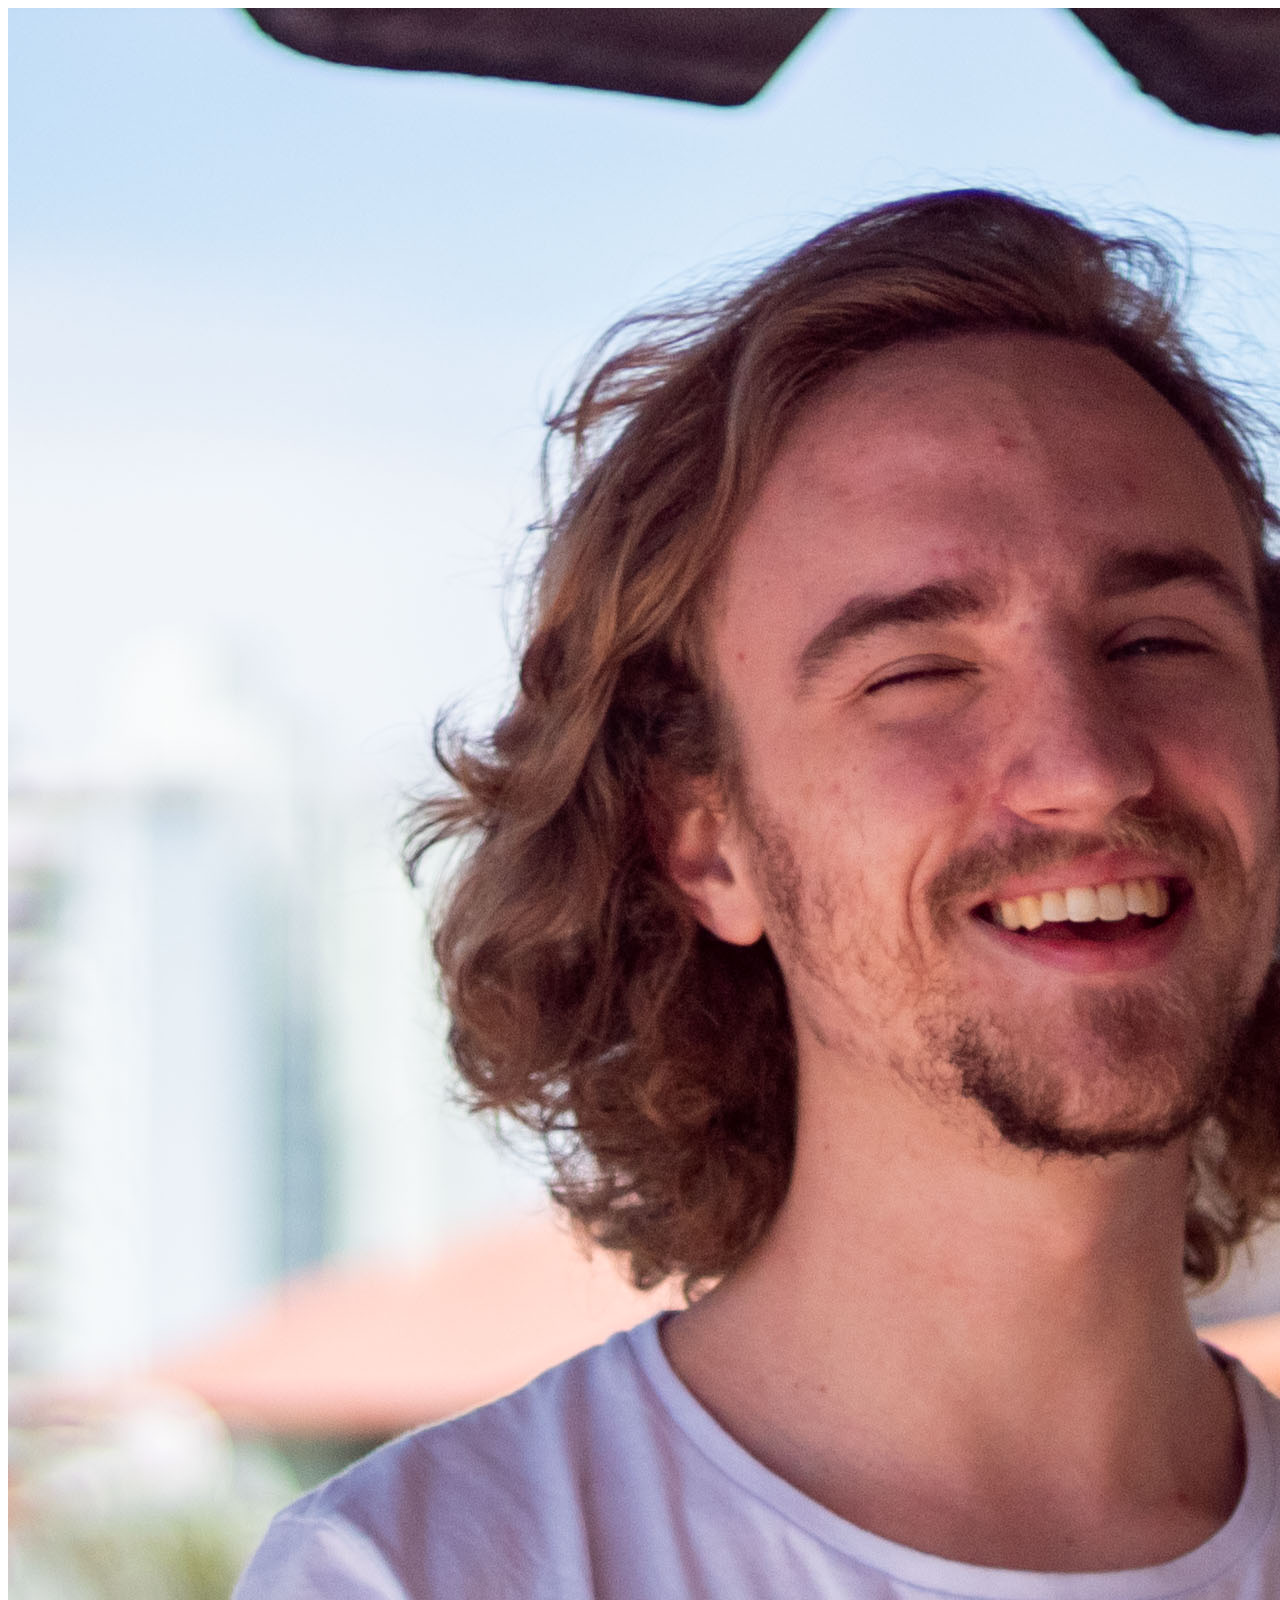
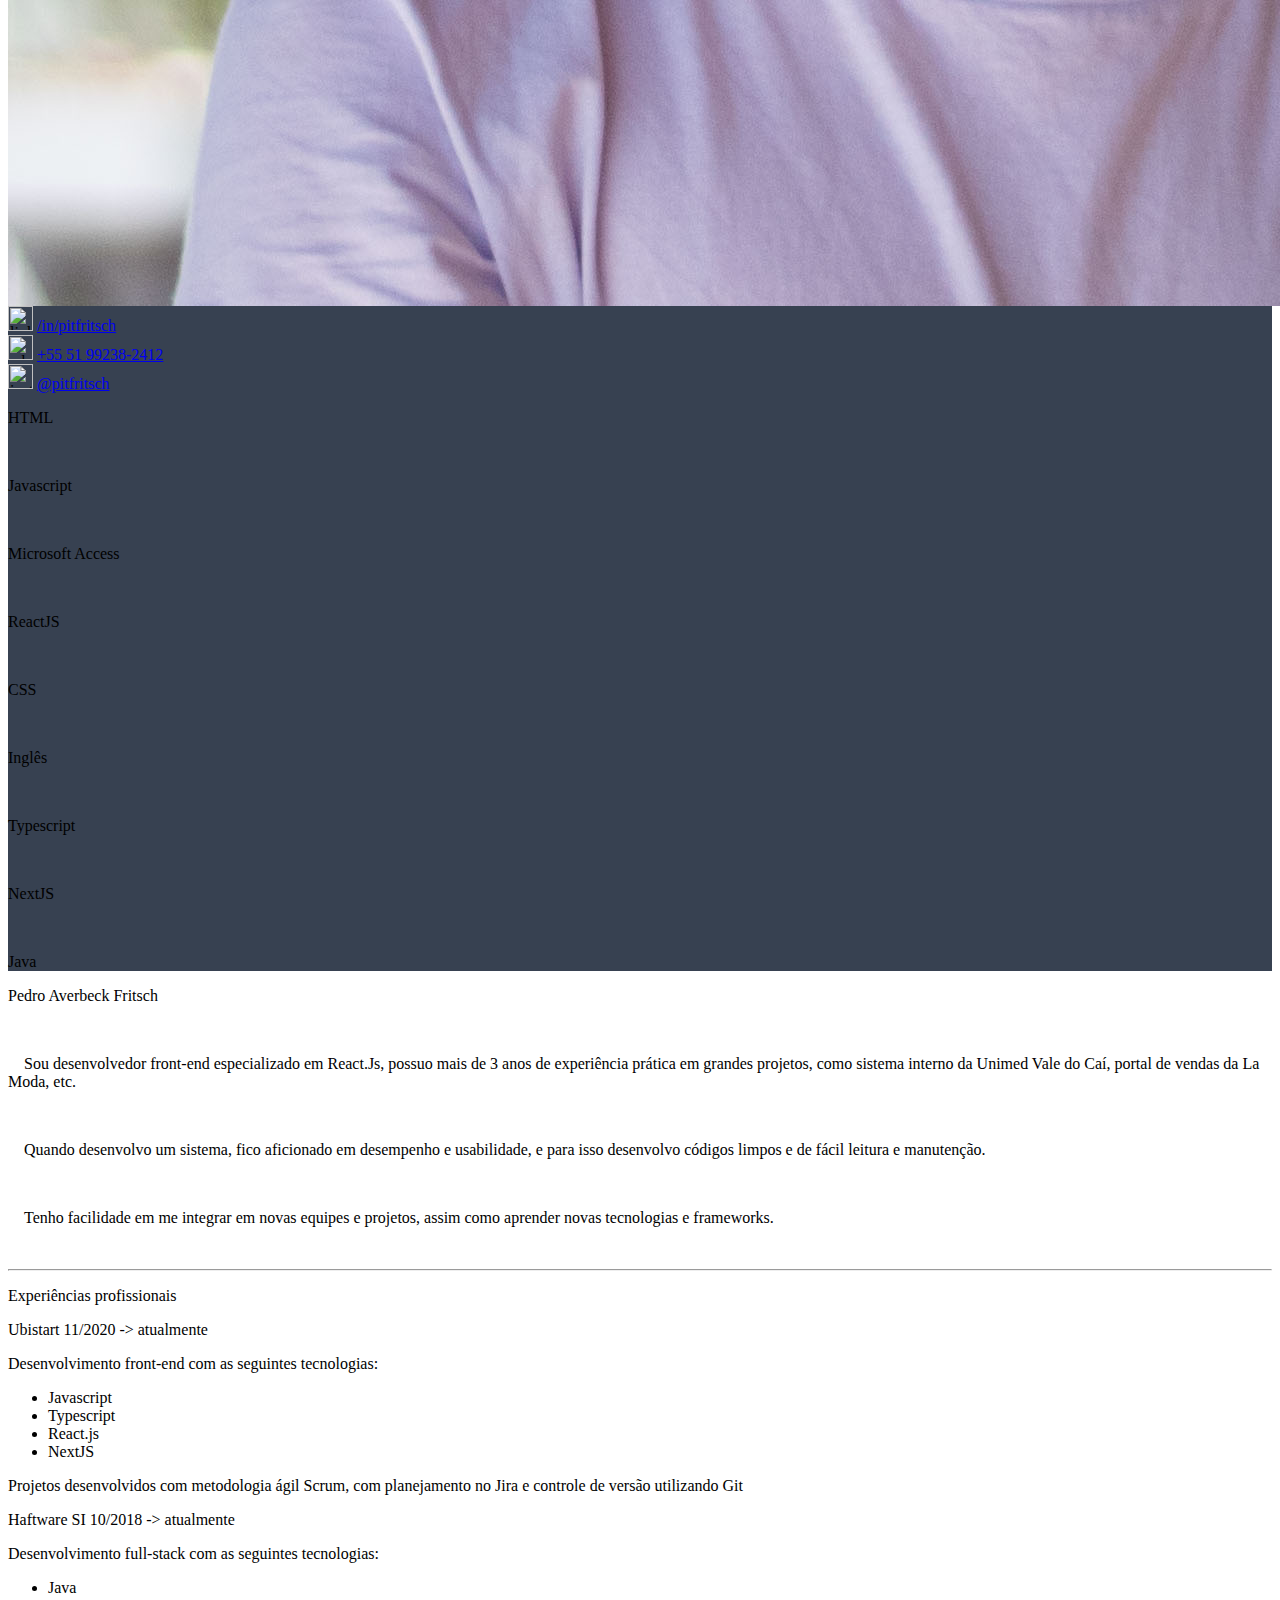
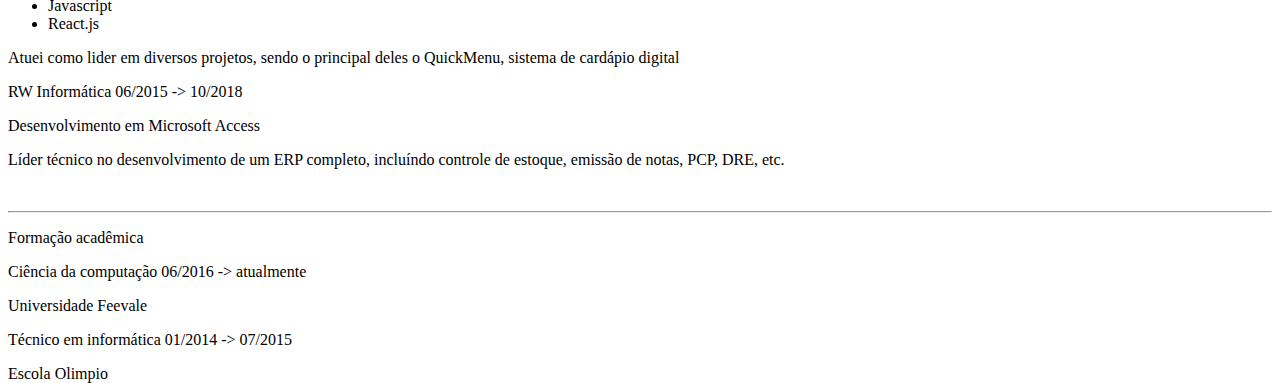
==== index.html @ 4b1902ea "first commit" ====
<html>
  <link href="https://unpkg.com/tailwindcss@^1.0/dist/tailwind.min.css" rel="stylesheet">
  <link href="./style.css" rel="stylesheet">
  
  <body>
    
    <div class="grid grid-cols-6 gap-0" style="height: 100vh;">
      <div class="col-span-2 px-4 py-4 text-white dark-bg">
        <img class="w-3/4 mx-auto rounded-full" src="./img/foto.jpg">
        <br>
        <div class="flex flex-col gap-3">
          <div class="flex justify-center gap-2">
            <img src="https://cdn.svgporn.com/logos/linkedin-icon.svg" alt="linkedin-icon" width="25" class="p-0.5">
            <a href="https://www.linkedin.com/in/pitfritsch/" target="_blank">/in/pitfritsch</a>
          </div>
          <div class="flex justify-center gap-2">
            <img src="https://cdn.svgporn.com/logos/whatsapp.svg" alt="whatsapp-icon" width="25" class="p-0.5">
            <a href="https://api.whatsapp.com/send?phone=5551992382412&text=Oi Pedro, acabei de ver teu currículo, podemos conversar?" target="_blank">+55 51 99238-2412</a>
          </div>
          <div class="flex justify-center gap-2">
            <img src="https://cdn.svgporn.com/logos/instagram-icon.svg" alt="instagram-icon" width="25" class="p-0.5">
            <a href="https://www.instagram.com/pitfritsch/" target="_blank">@pitfritsch</a>
          </div>
        </div>
        <div class="py-0 px-4">
          <p>HTML</p>
          <div class="w-full h-6 rounded bg-gray-100 overflow-hidden">
            <div class="w-10/12 h-full blue-bar"></div>
          </div>
          <br>
          <p>Javascript</p>
          <div class="w-full h-6 rounded bg-gray-100 overflow-hidden">
            <div class="w-10/12 h-full blue-bar"></div>
          </div>
          <br>
          <p>Microsoft Access</p>
          <div class="w-full h-6 rounded bg-gray-100 overflow-hidden">
            <div class="w-10/12 h-full blue-bar"></div>
          </div>
          <br>
          <p>ReactJS</p>
          <div class="w-full h-6 rounded bg-gray-100 overflow-hidden">
            <div class="w-9/12 h-full blue-bar"></div>
          </div>
          <br>
          <p>CSS</p>
          <div class="w-full h-6 rounded bg-gray-100 overflow-hidden">
            <div class="w-9/12 h-full blue-bar"></div>
          </div>
          <br>
          <p>Inglês</p>
          <div class="w-full h-6 rounded bg-gray-100 overflow-hidden">
            <div class="w-7/12 h-full blue-bar"></div>
          </div>
          <br>
          <p>Typescript</p>
          <div class="w-full h-6 rounded bg-gray-100 overflow-hidden">
            <div class="w-7/12 h-full blue-bar"></div>
          </div>
          <br>
          <p>NextJS</p>
          <div class="w-full h-6 rounded bg-gray-100 overflow-hidden">
            <div class="w-1/2 h-full blue-bar"></div>
          </div>
          <br>
          <p>Java</p>
          <div class="w-full h-6 rounded bg-gray-100 overflow-hidden">
            <div class="w-5/12 h-full blue-bar"></div>
          </div>
        </div>
      </div>

      <div class="col-span-4 text-gray-700 bg-gray-100 px-4 py-4 ">
        <div class="text-center">
          <p class="text-2xl font-semibold">
            Pedro Averbeck Fritsch
          </p>
          <br>
          <p class="text-justify">
            &nbsp;&nbsp;&nbsp;&nbsp;Sou desenvolvedor front-end especializado em React.Js, possuo mais de 3 anos de experiência prática em grandes projetos, como sistema interno da Unimed Vale do Caí, portal de vendas da La Moda, etc.
          </p>
          <br>
          <p class="text-justify">
            &nbsp;&nbsp;&nbsp;&nbsp;Quando desenvolvo um sistema, fico aficionado em desempenho e usabilidade, e para isso desenvolvo códigos limpos e de fácil leitura e manutenção.
          </p>
          <br>
          <p class="text-justify">
            &nbsp;&nbsp;&nbsp;&nbsp;Tenho facilidade em me integrar em novas equipes e projetos, assim como aprender novas tecnologias e frameworks.
          </p>
        </div>
        <br>
        <hr>
        <p class="text-2xl font-semibold">
          Experiências profissionais
        </p>
        <div class="m-3">
          <div>
            <span class="text-xl font-semibold">
              Ubistart
            </span>
            <span class="text-xs">
              11/2020 -> atualmente
            </span>
          </div>
          <div class="text-sm">
            <p>
              Desenvolvimento front-end com as seguintes tecnologias:
              <ul class="list-disc list-inside">
                <li>Javascript</li>
                <li>Typescript</li>
                <li>React.js</li>
                <li>NextJS</li>
              </ul>
  
              Projetos desenvolvidos com metodologia ágil Scrum, com planejamento no Jira e controle de versão utilizando Git
            </p>
          </div>
        </div>
        <div class="m-3">
          <div>
            <span class="text-xl font-semibold">
              Haftware SI
            </span>
            <span class="text-xs">
              10/2018 -> atualmente
            </span>
          </div>
          <div class="text-sm">
            <p>
              Desenvolvimento full-stack com as seguintes tecnologias:
              <ul class="list-disc list-inside">
                <li>Java</li>
                <li>Javascript</li>
                <li>React.js</li>
              </ul>

              Atuei como lider em diversos projetos, sendo o principal deles o QuickMenu, sistema de cardápio digital
            </p>
          </div>
        </div>
        <div class="m-3">
          <div>
            <span class="text-xl font-semibold">
              RW Informática
            </span>
            <span class="text-xs">
              06/2015 -> 10/2018
            </span>
          </div>
          <div class="text-sm">
            <p>
              Desenvolvimento em Microsoft Access
            </p>
            <p>
              Líder técnico no desenvolvimento de um ERP completo, incluíndo controle de estoque, emissão de notas, PCP, DRE, etc.
            </p>
          </div>
        </div>
        <br>
        <hr>
        <p class="text-2xl font-semibold">
          Formação acadêmica
        </p>
        <div class="m-3">
          <div>
            <span class="text-xl font-semibold">
              Ciência da computação
            </span>
            <span class="text-xs">
              06/2016 -> atualmente
            </span>
          </div>
          <div class="text-sm">
            <p>
              Universidade Feevale
            </p>
          </div>
        </div>
        <div class="m-3">
          <div>
            <span class="text-xl font-semibold">
              Técnico em informática
            </span>
            <span class="text-xs">
              01/2014 -> 07/2015
            </span>
          </div>
          <div class="text-sm">
            <p>
              Escola Olimpio
            </p>
          </div>
        </div>
        
      </div>
    </div>

  </body>
  
</html>
---- style.css ----
.dark-bg {
  background-color: #374151;
}

.blue-bar {
  background-color: #38BDF8;
}
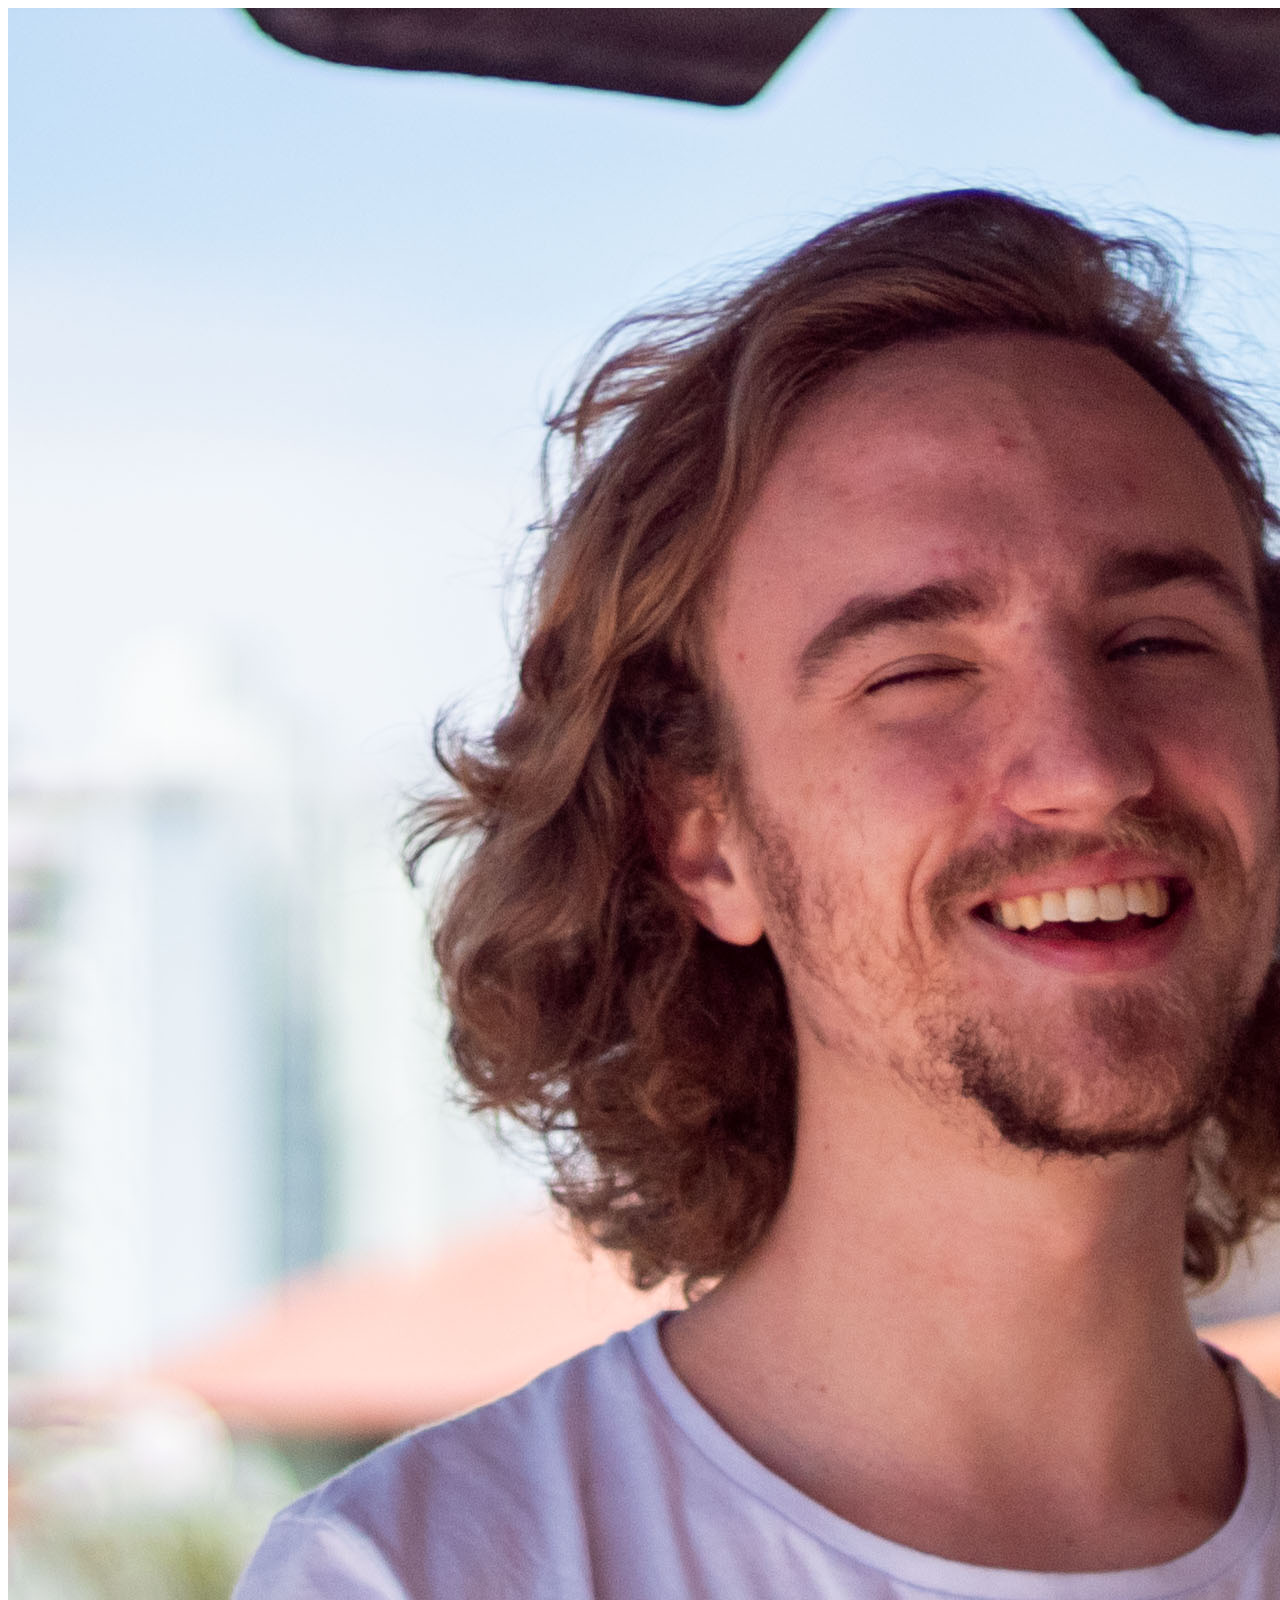
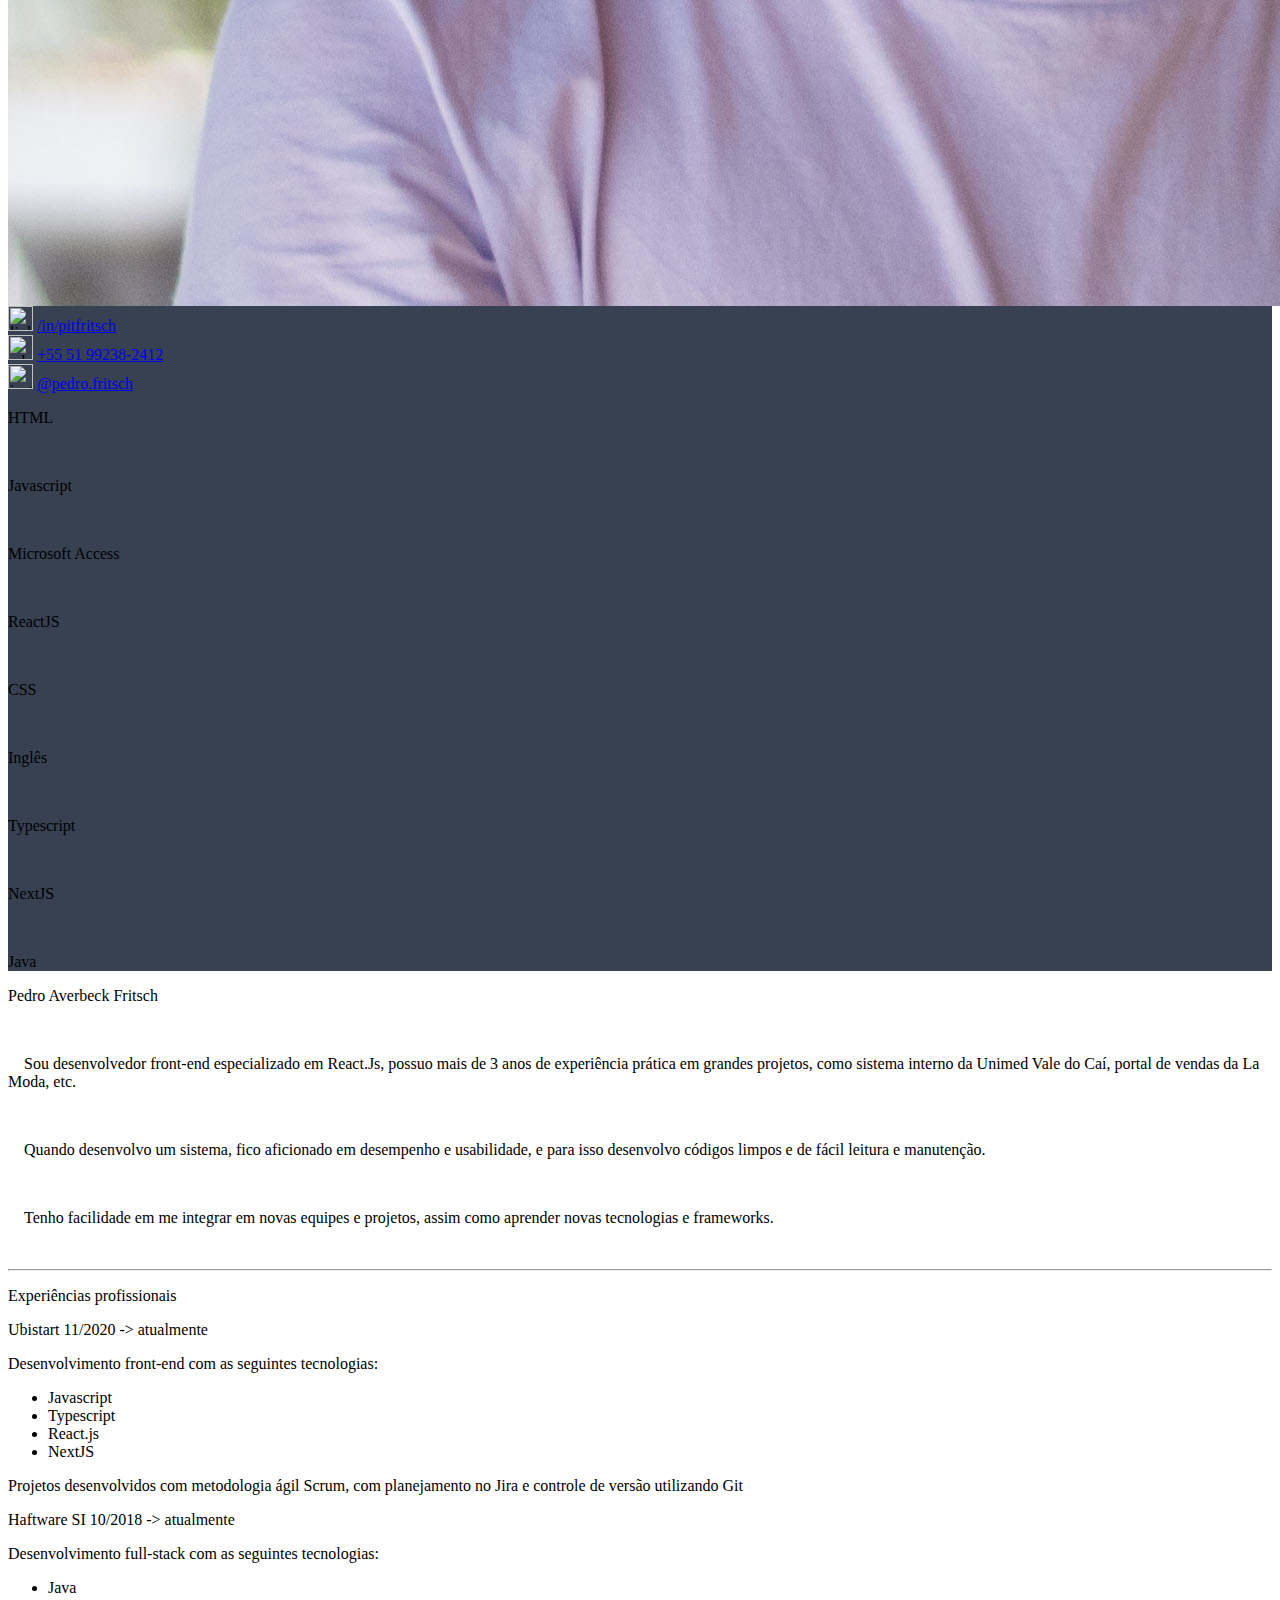
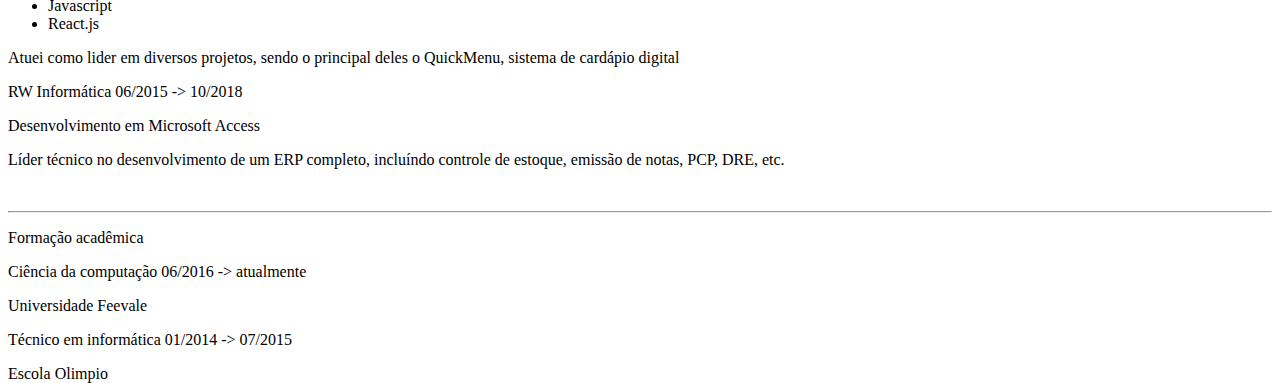
==== commit 79892cc1: "Adicionado title e favicon" ====
--- a/index.html
+++ b/index.html
@@ -1,7 +1,10 @@
 <html>
   <link href="https://unpkg.com/tailwindcss@^1.0/dist/tailwind.min.css" rel="stylesheet">
   <link href="./style.css" rel="stylesheet">
-  
+  <link rel="icon" type="image/png" href="img/favicon.png"/>
+  <head>
+    <title>Currículo | Pedro Fritsch</title>
+  </head>
   <body>
     
     <div class="grid grid-cols-6 gap-0" style="height: 100vh;">
@@ -19,7 +22,7 @@
           </div>
           <div class="flex justify-center gap-2">
             <img src="https://cdn.svgporn.com/logos/instagram-icon.svg" alt="instagram-icon" width="25" class="p-0.5">
-            <a href="https://www.instagram.com/pitfritsch/" target="_blank">@pitfritsch</a>
+            <a href="https://www.instagram.com/pedro.fritsch/" target="_blank">@pedro.fritsch</a>
           </div>
         </div>
         <div class="py-0 px-4">
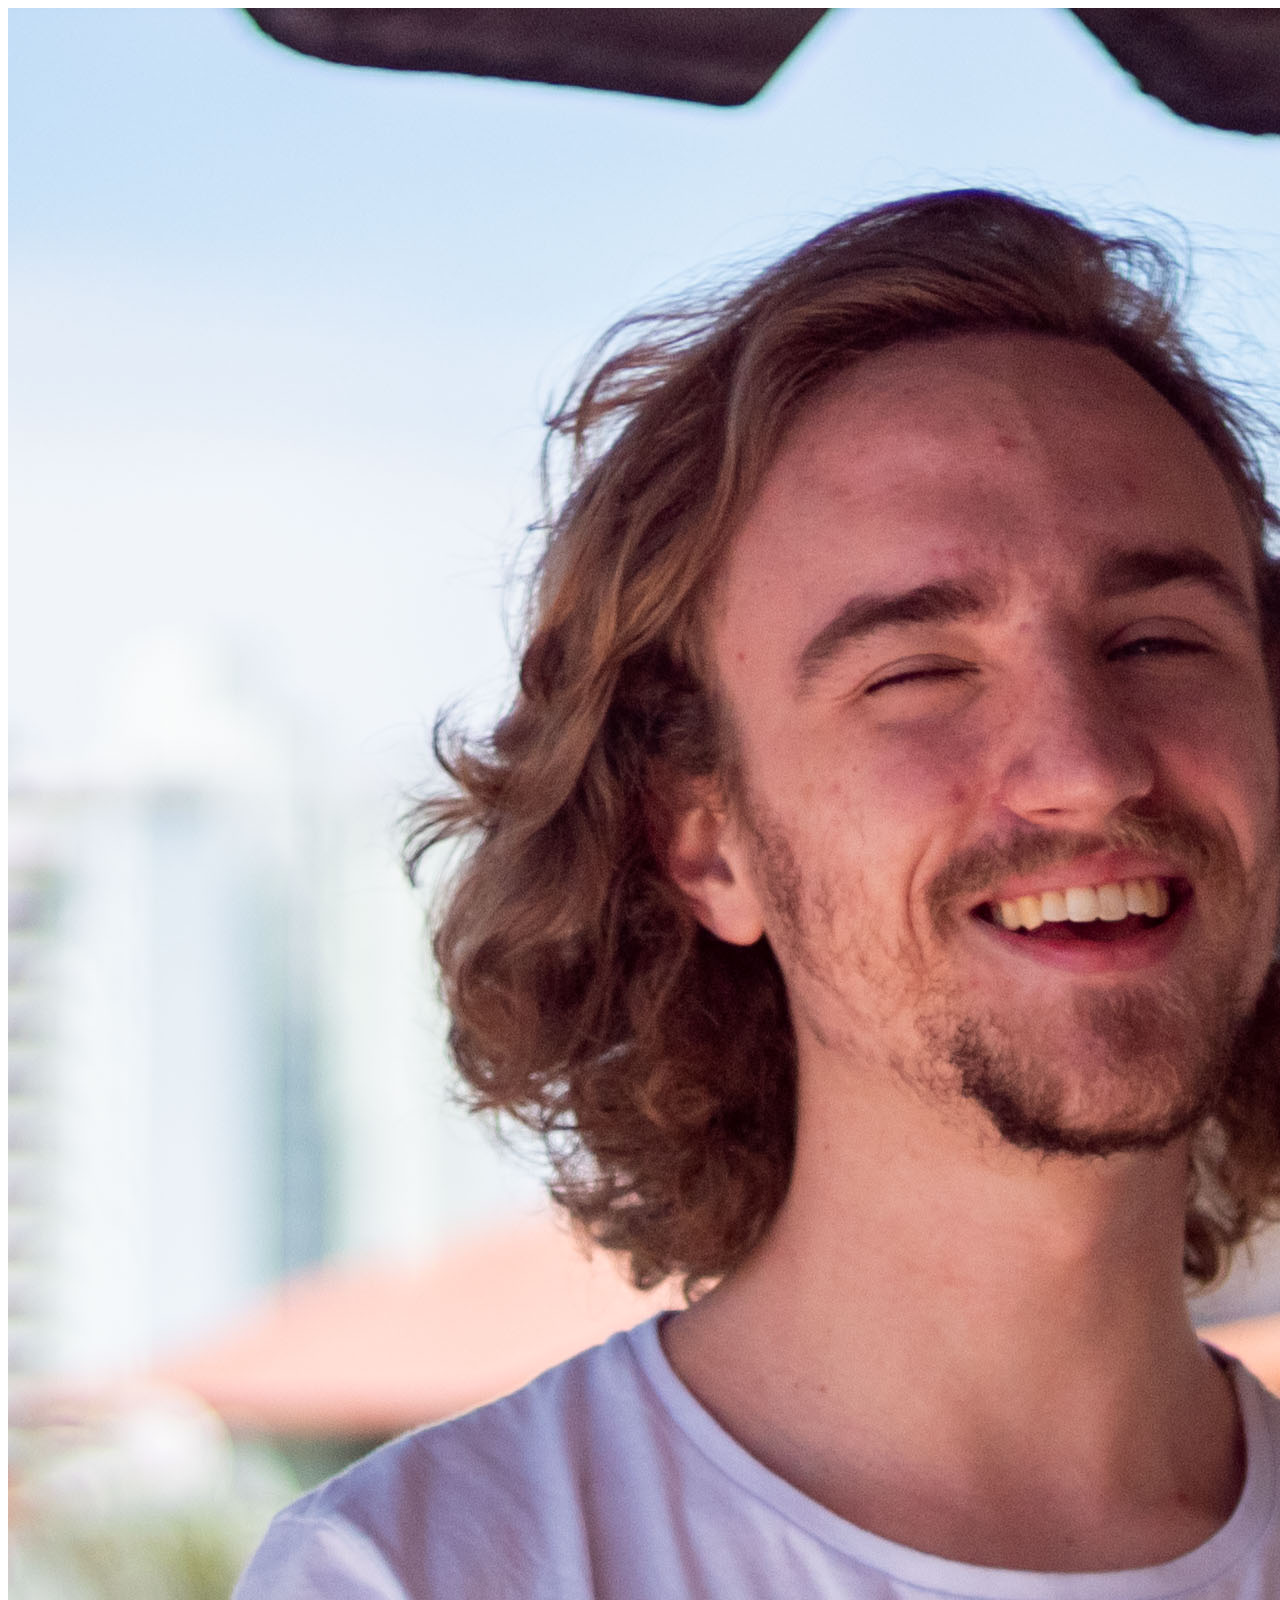
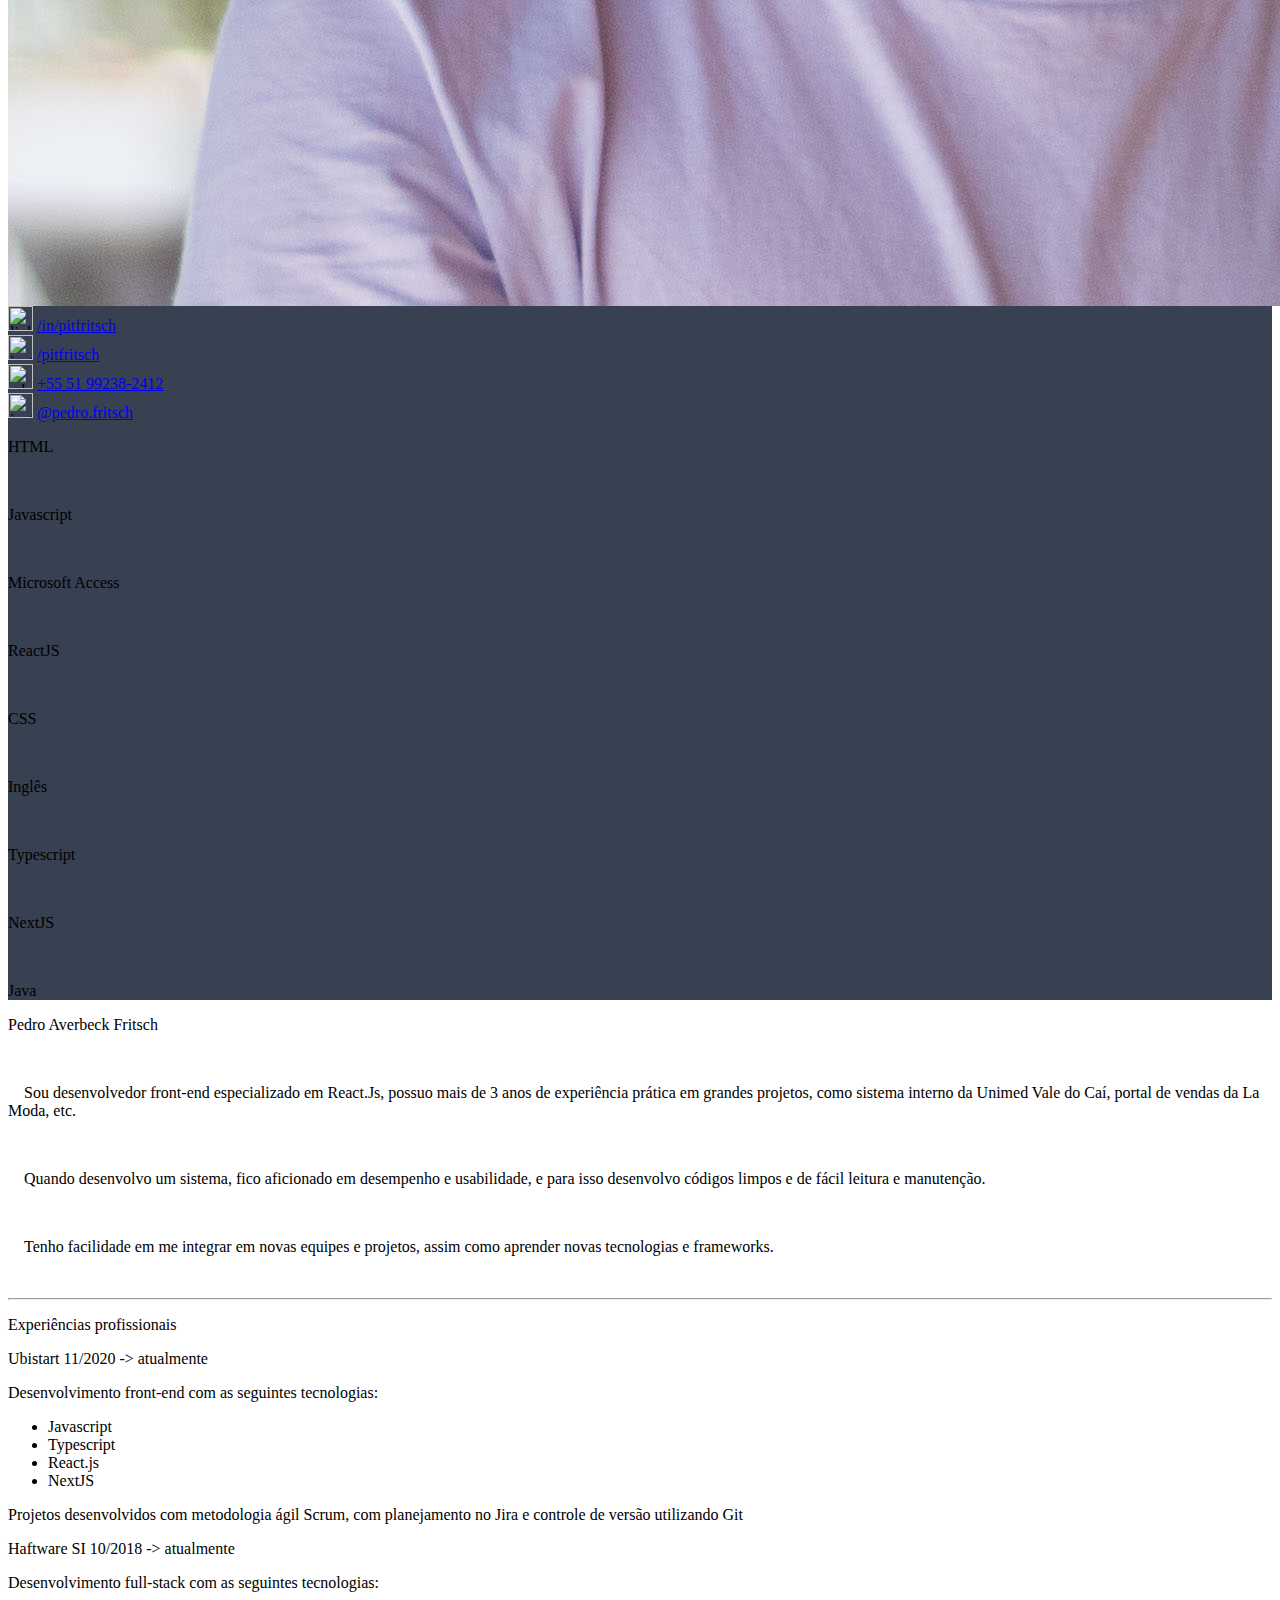
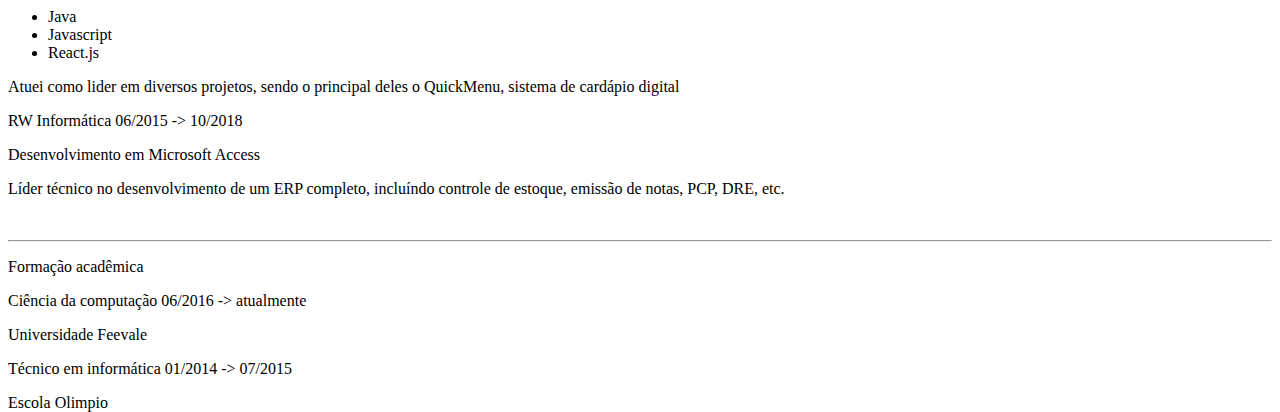
==== commit fa856942: "Adicionado link do github" ====
--- a/index.html
+++ b/index.html
@@ -17,6 +17,10 @@
             <a href="https://www.linkedin.com/in/pitfritsch/" target="_blank">/in/pitfritsch</a>
           </div>
           <div class="flex justify-center gap-2">
+            <img src="https://cdn.svgporn.com/logos/github-icon.svg" alt="instagram-icon" width="25" class="p-0.5">
+            <a href="https://www.github.com/pitfritsch/" target="_blank">/pitfritsch</a>
+          </div>
+          <div class="flex justify-center gap-2">
             <img src="https://cdn.svgporn.com/logos/whatsapp.svg" alt="whatsapp-icon" width="25" class="p-0.5">
             <a href="https://api.whatsapp.com/send?phone=5551992382412&text=Oi Pedro, acabei de ver teu currículo, podemos conversar?" target="_blank">+55 51 99238-2412</a>
           </div>
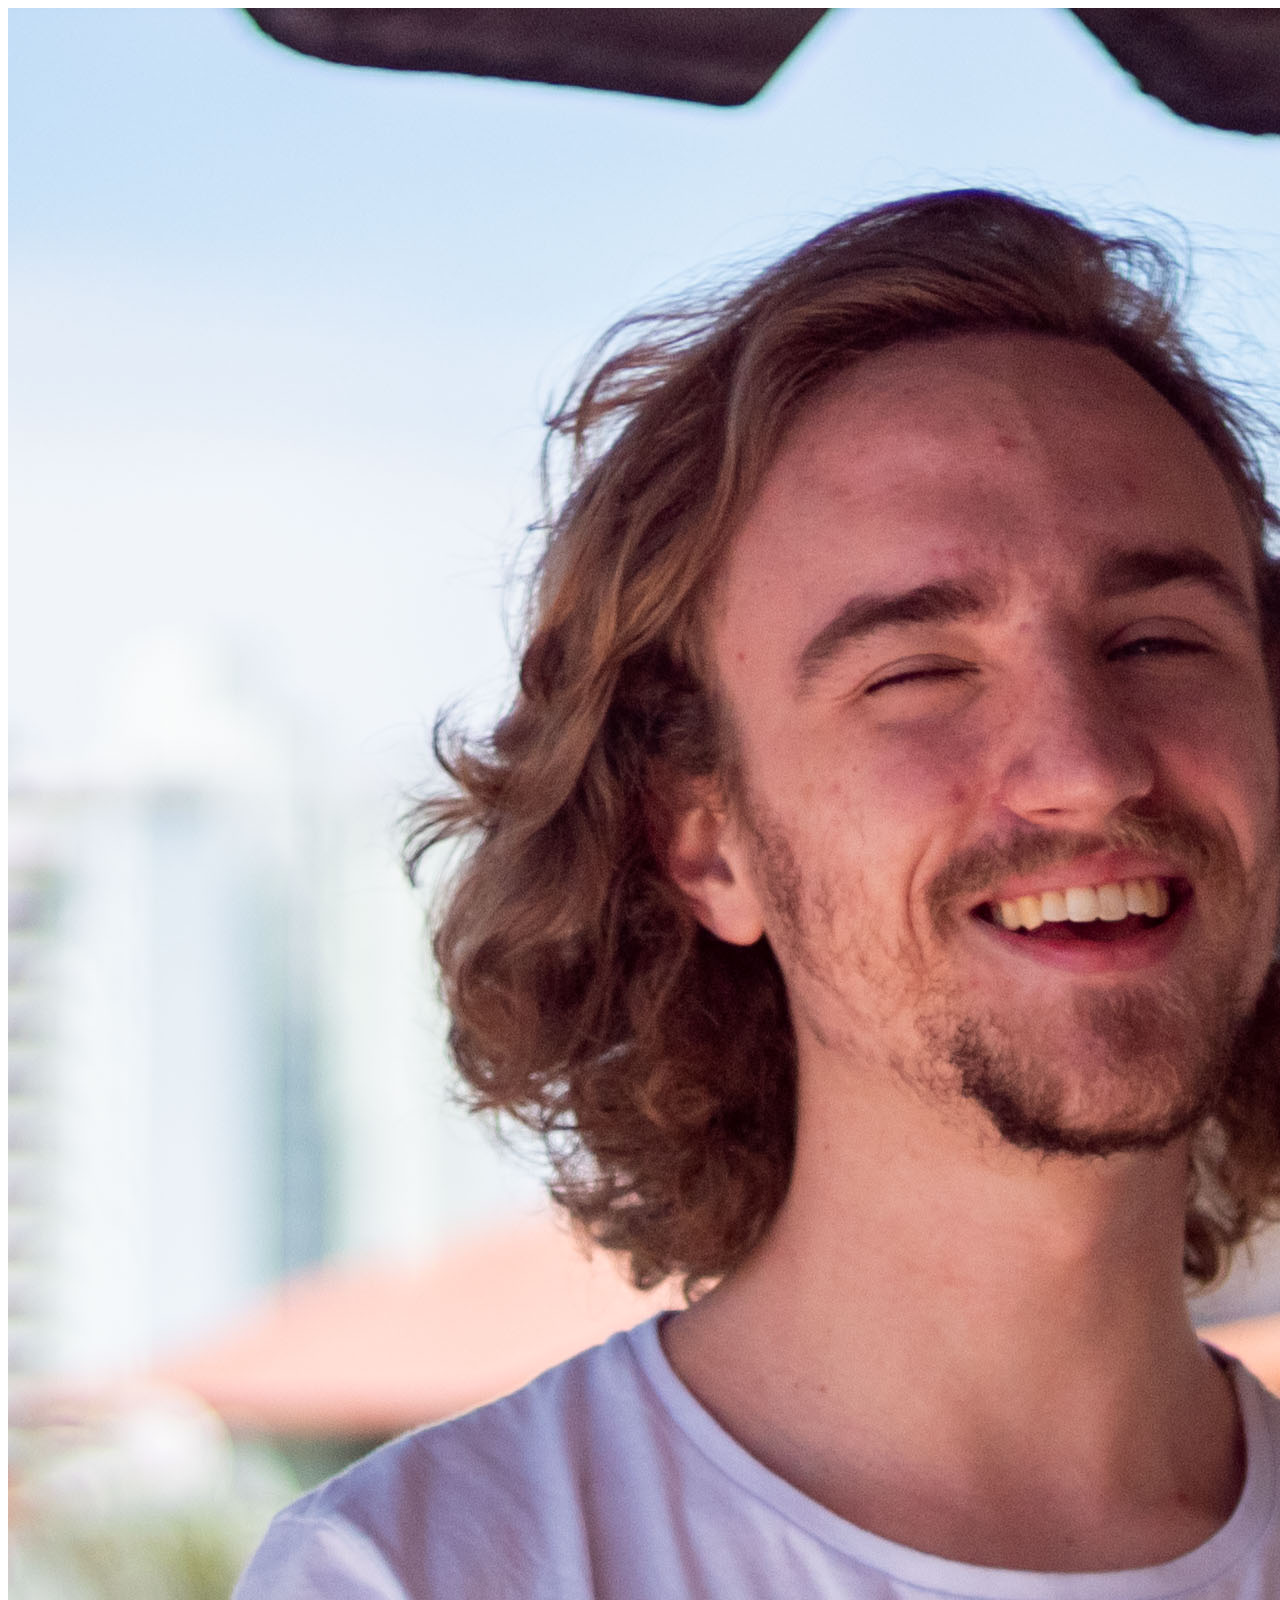
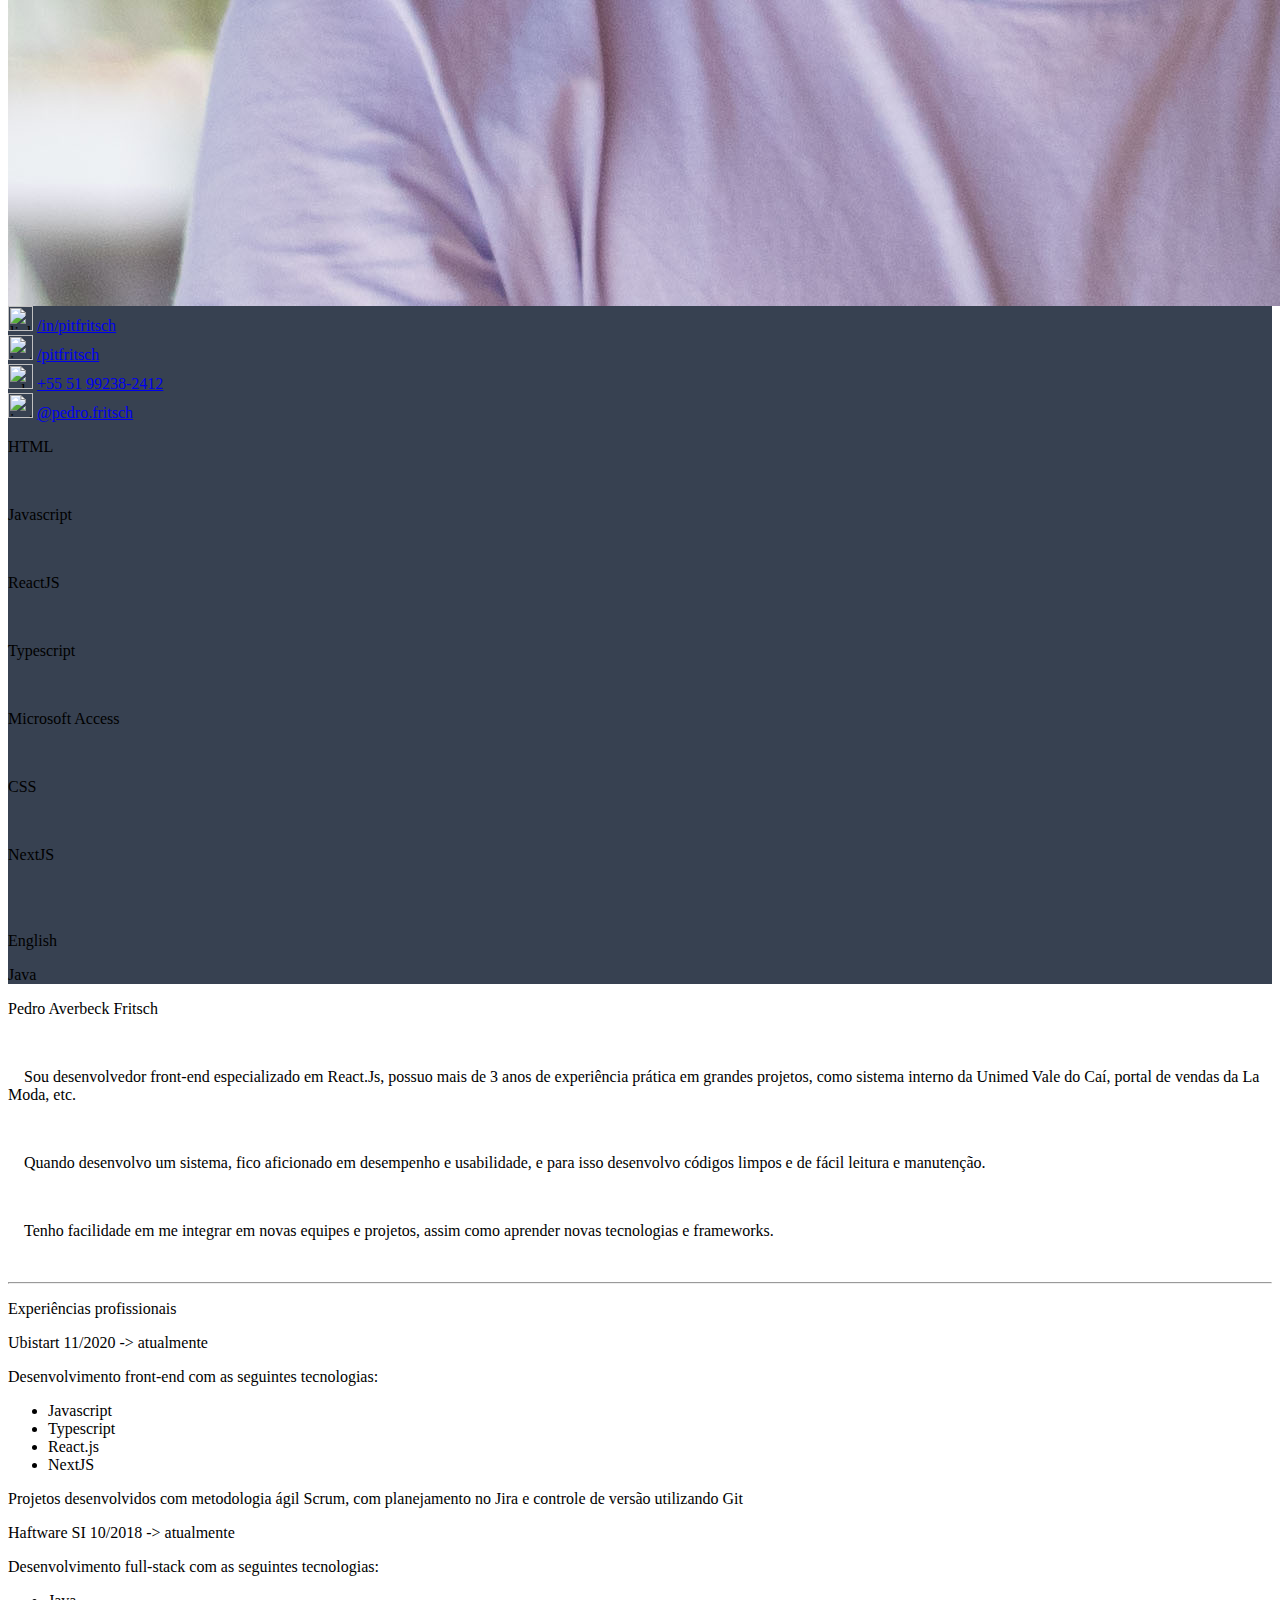
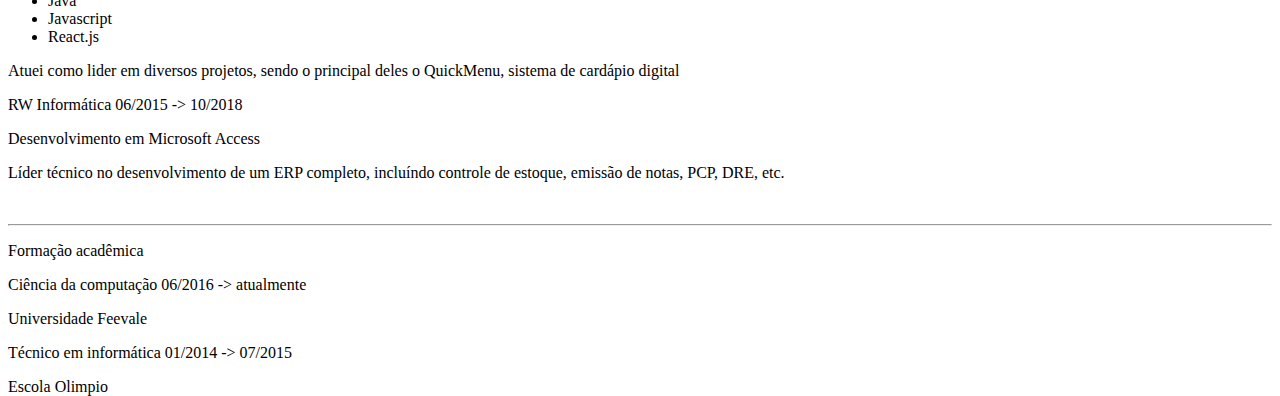
==== commit 0f46fb24: "ajustado capacitações" ====
--- a/index.html
+++ b/index.html
@@ -32,44 +32,44 @@
         <div class="py-0 px-4">
           <p>HTML</p>
           <div class="w-full h-6 rounded bg-gray-100 overflow-hidden">
+            <div class="w-12/12 h-full blue-bar"></div>
+          </div>
+          <br>
+          <p>Javascript</p>
+          <div class="w-full h-6 rounded bg-gray-100 overflow-hidden">
+            <div class="w-12/12 h-full blue-bar"></div>
+          </div>
+          <br>
+          <p>ReactJS</p>
+          <div class="w-full h-6 rounded bg-gray-100 overflow-hidden">
+            <div class="w-11/12 h-full blue-bar"></div>
+          </div>
+          <br>
+          <p>Typescript</p>
+          <div class="w-full h-6 rounded bg-gray-100 overflow-hidden">
             <div class="w-10/12 h-full blue-bar"></div>
           </div>
           <br>
-          <p>Javascript</p>
+          <p>Microsoft Access</p>
           <div class="w-full h-6 rounded bg-gray-100 overflow-hidden">
             <div class="w-10/12 h-full blue-bar"></div>
           </div>
           <br>
-          <p>Microsoft Access</p>
-          <div class="w-full h-6 rounded bg-gray-100 overflow-hidden">
-            <div class="w-10/12 h-full blue-bar"></div>
-          </div>
-          <br>
-          <p>ReactJS</p>
+          <p>CSS</p>
           <div class="w-full h-6 rounded bg-gray-100 overflow-hidden">
             <div class="w-9/12 h-full blue-bar"></div>
           </div>
           <br>
-          <p>CSS</p>
-          <div class="w-full h-6 rounded bg-gray-100 overflow-hidden">
-            <div class="w-9/12 h-full blue-bar"></div>
-          </div>
-          <br>
-          <p>Inglês</p>
+          <p>NextJS</p>
           <div class="w-full h-6 rounded bg-gray-100 overflow-hidden">
             <div class="w-7/12 h-full blue-bar"></div>
           </div>
           <br>
-          <p>Typescript</p>
+          <br>
+          <p>English</p>
           <div class="w-full h-6 rounded bg-gray-100 overflow-hidden">
             <div class="w-7/12 h-full blue-bar"></div>
           </div>
-          <br>
-          <p>NextJS</p>
-          <div class="w-full h-6 rounded bg-gray-100 overflow-hidden">
-            <div class="w-1/2 h-full blue-bar"></div>
-          </div>
-          <br>
           <p>Java</p>
           <div class="w-full h-6 rounded bg-gray-100 overflow-hidden">
             <div class="w-5/12 h-full blue-bar"></div>
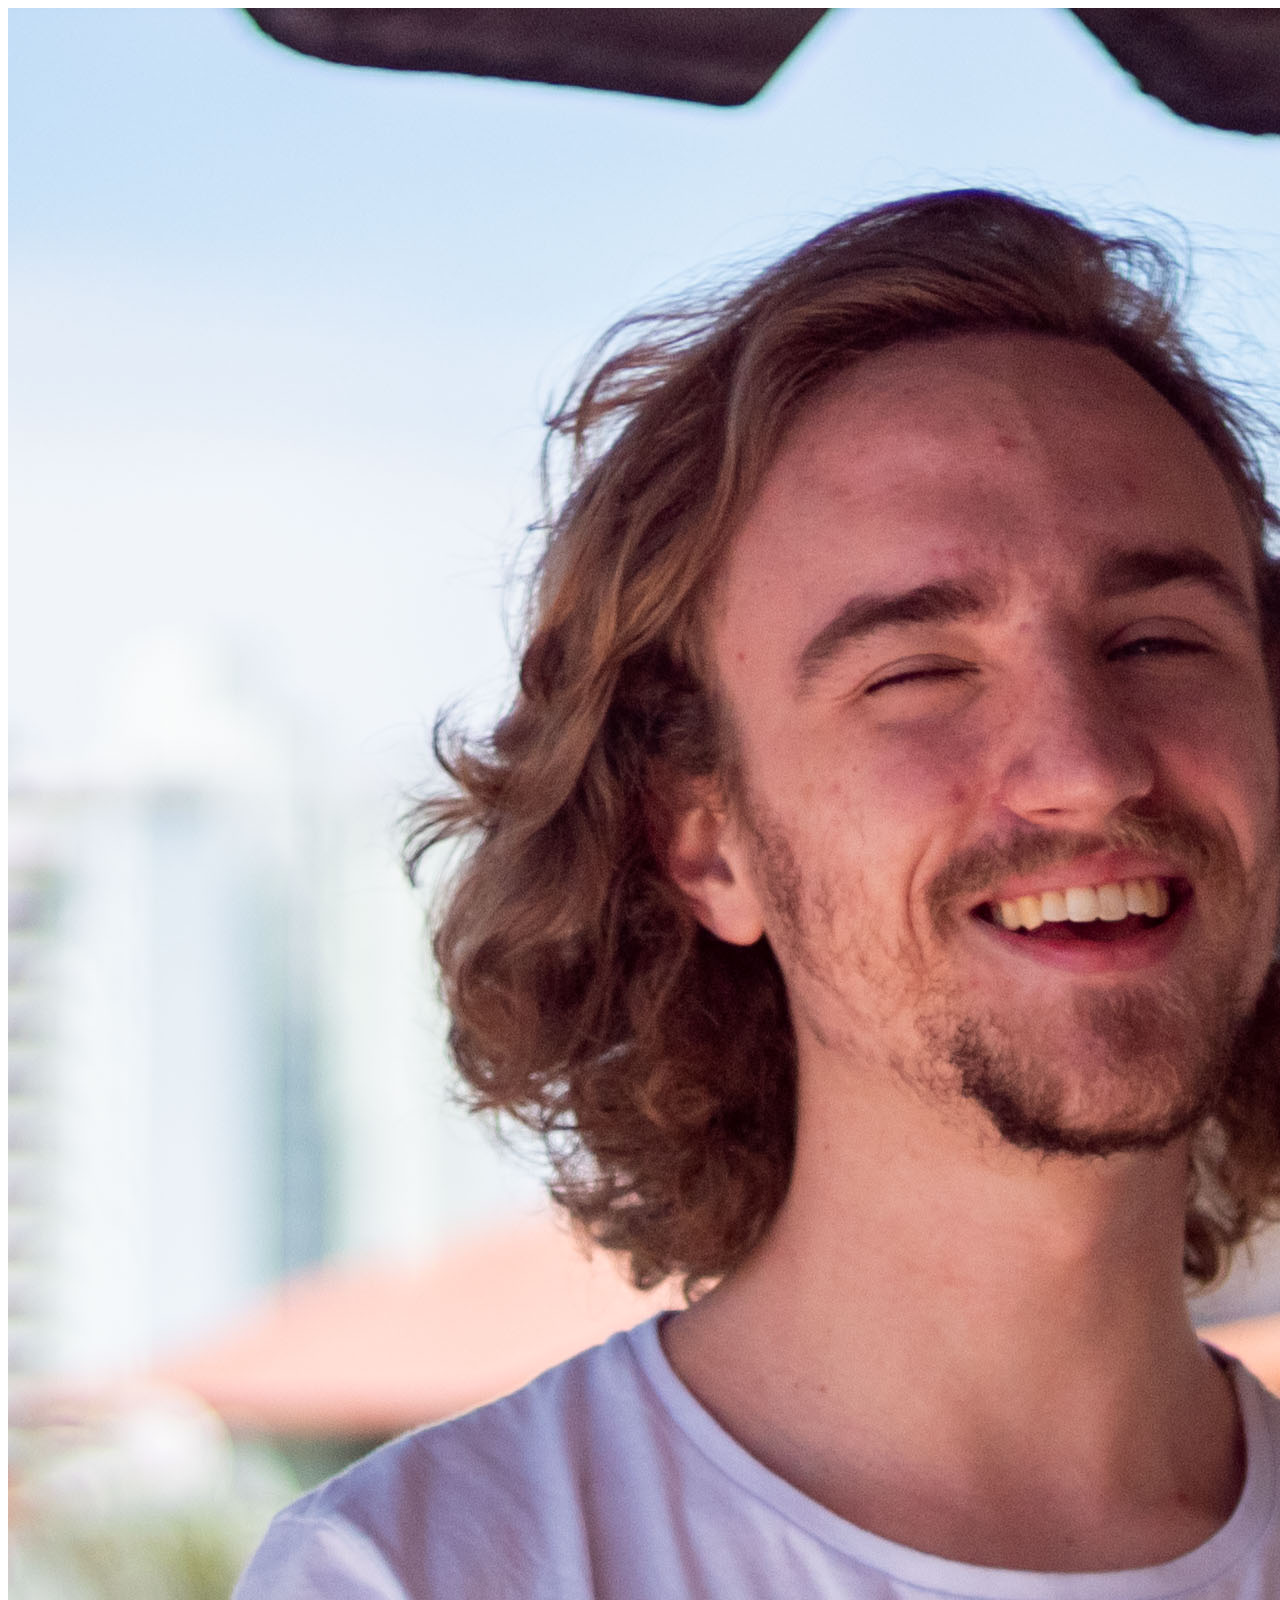
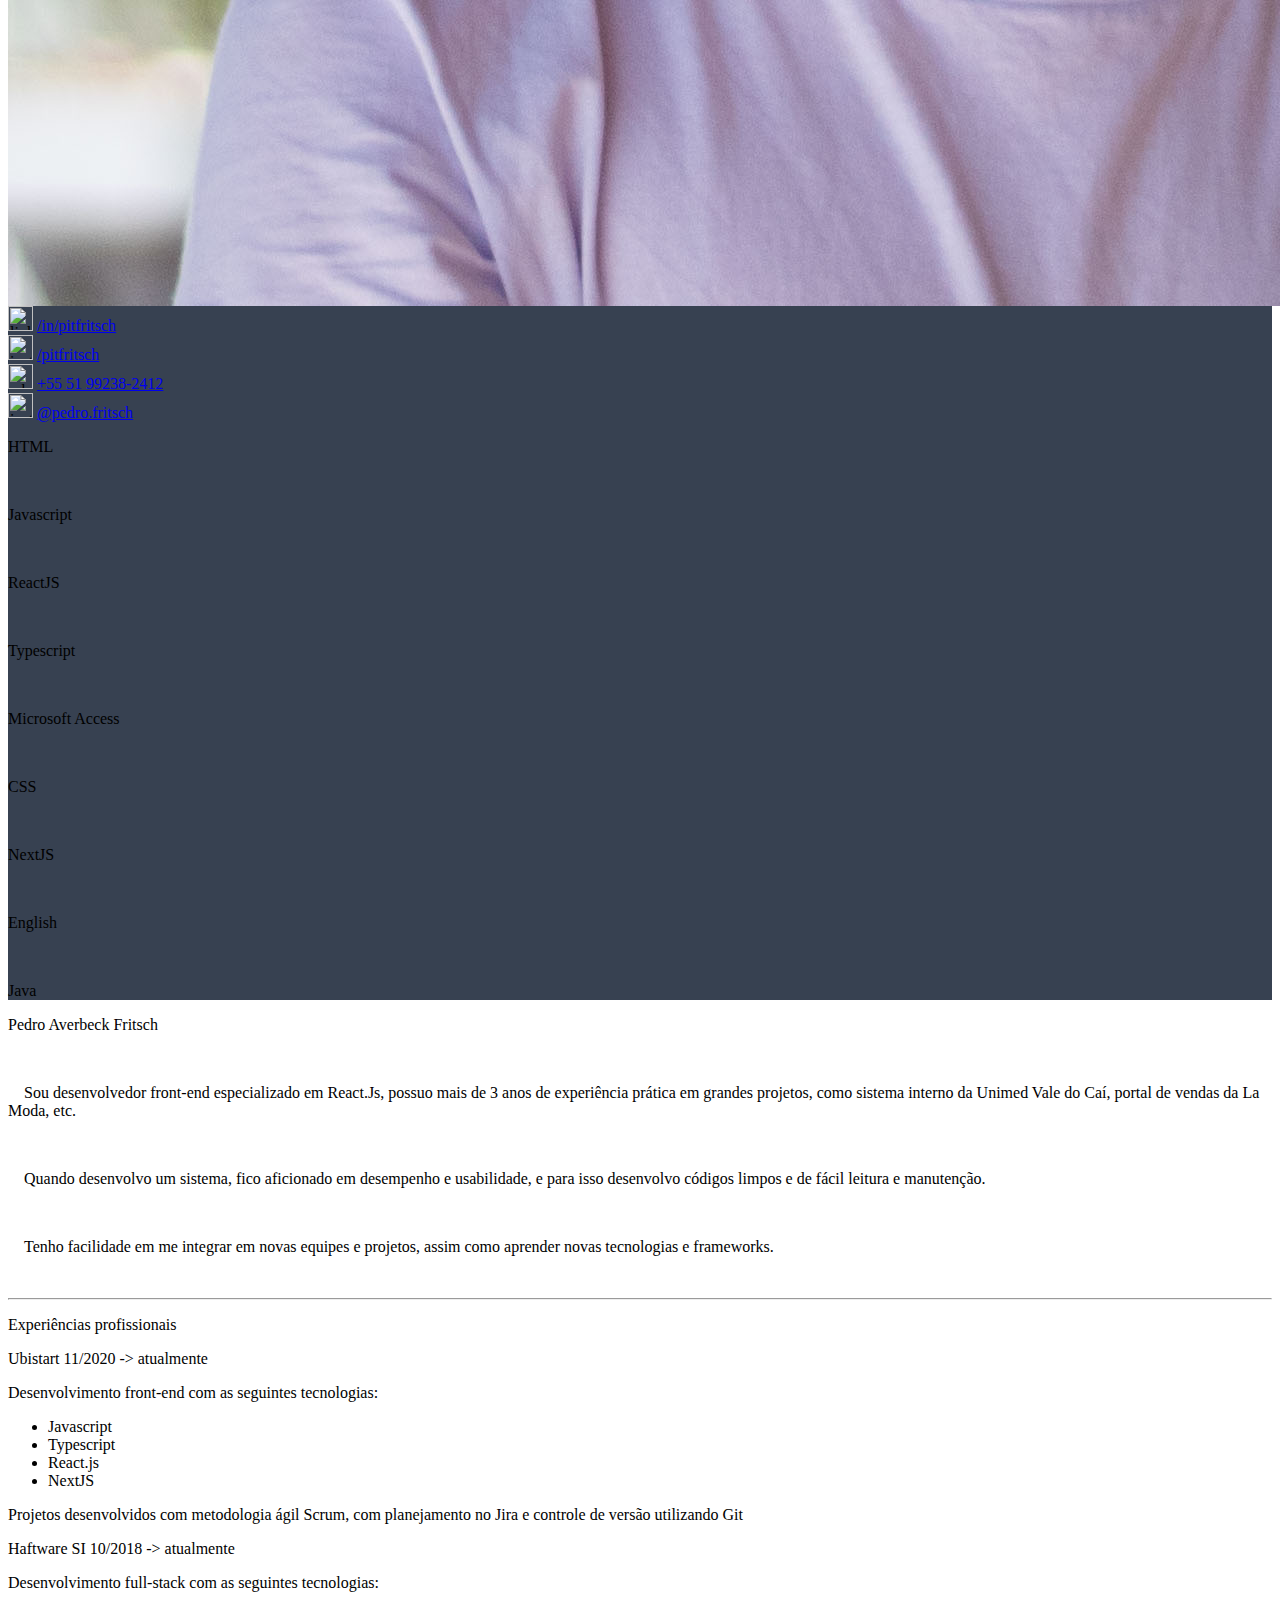
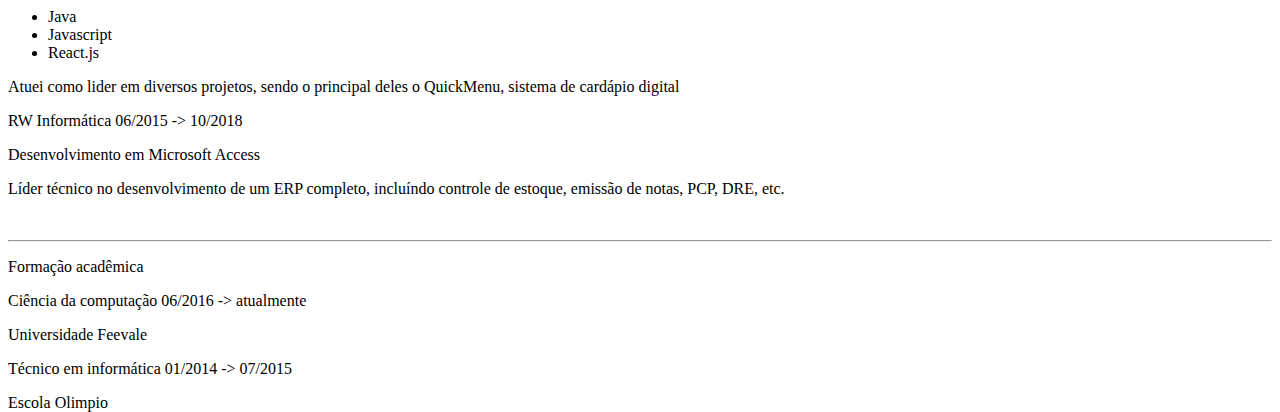
==== commit 91896f42: "ajustado br" ====
--- a/index.html
+++ b/index.html
@@ -65,11 +65,11 @@
             <div class="w-7/12 h-full blue-bar"></div>
           </div>
           <br>
-          <br>
           <p>English</p>
           <div class="w-full h-6 rounded bg-gray-100 overflow-hidden">
             <div class="w-7/12 h-full blue-bar"></div>
           </div>
+          <br>
           <p>Java</p>
           <div class="w-full h-6 rounded bg-gray-100 overflow-hidden">
             <div class="w-5/12 h-full blue-bar"></div>
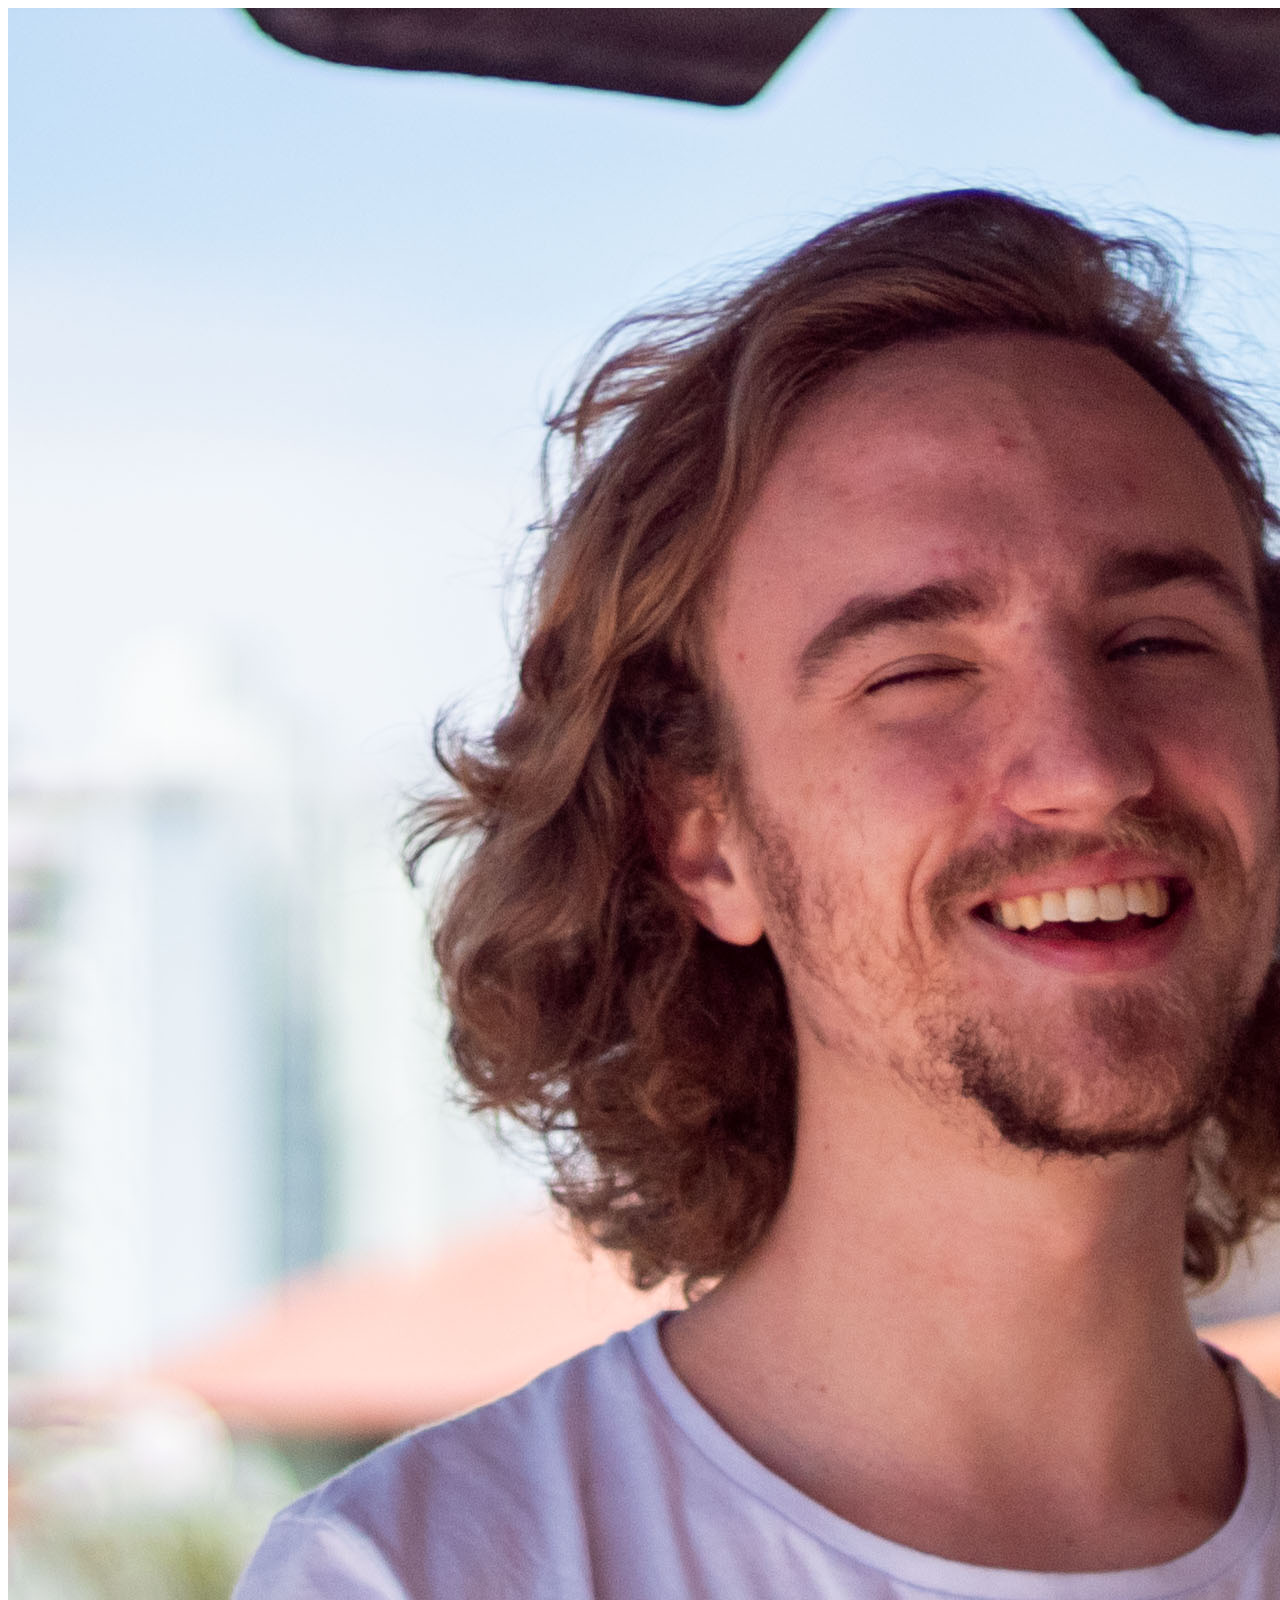
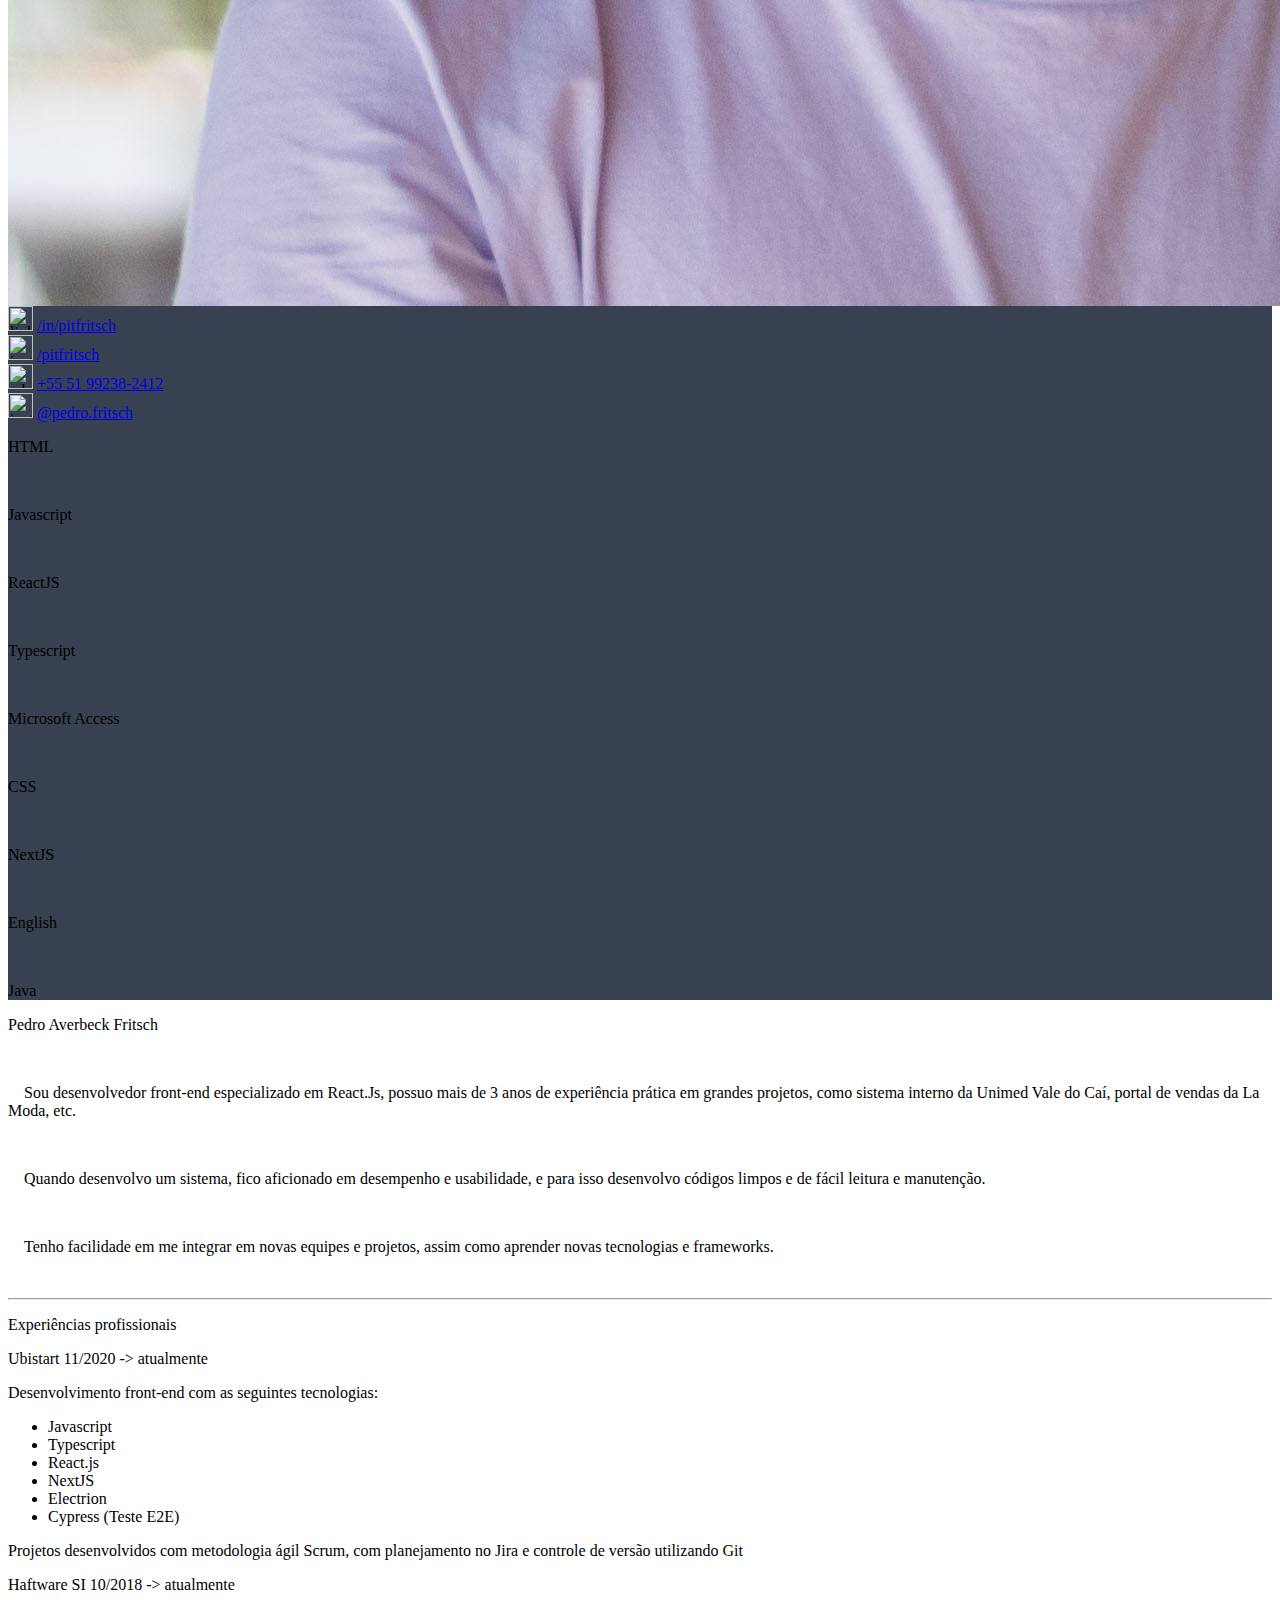
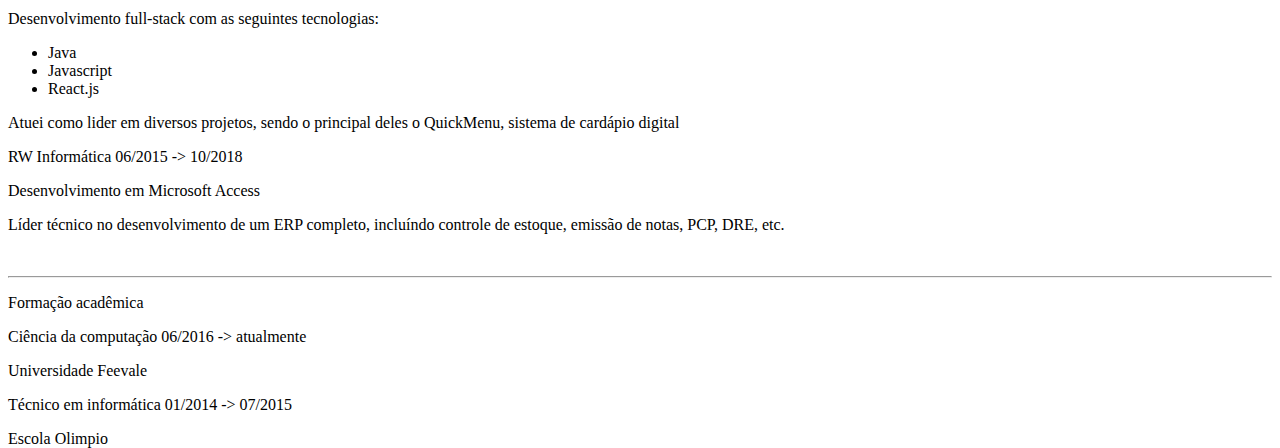
==== commit 928e900d: "adicionado competencias" ====
--- a/index.html
+++ b/index.html
@@ -117,6 +117,8 @@
                 <li>Typescript</li>
                 <li>React.js</li>
                 <li>NextJS</li>
+                <li>Electrion</li>
+                <li>Cypress (Teste E2E)</li>
               </ul>
   
               Projetos desenvolvidos com metodologia ágil Scrum, com planejamento no Jira e controle de versão utilizando Git
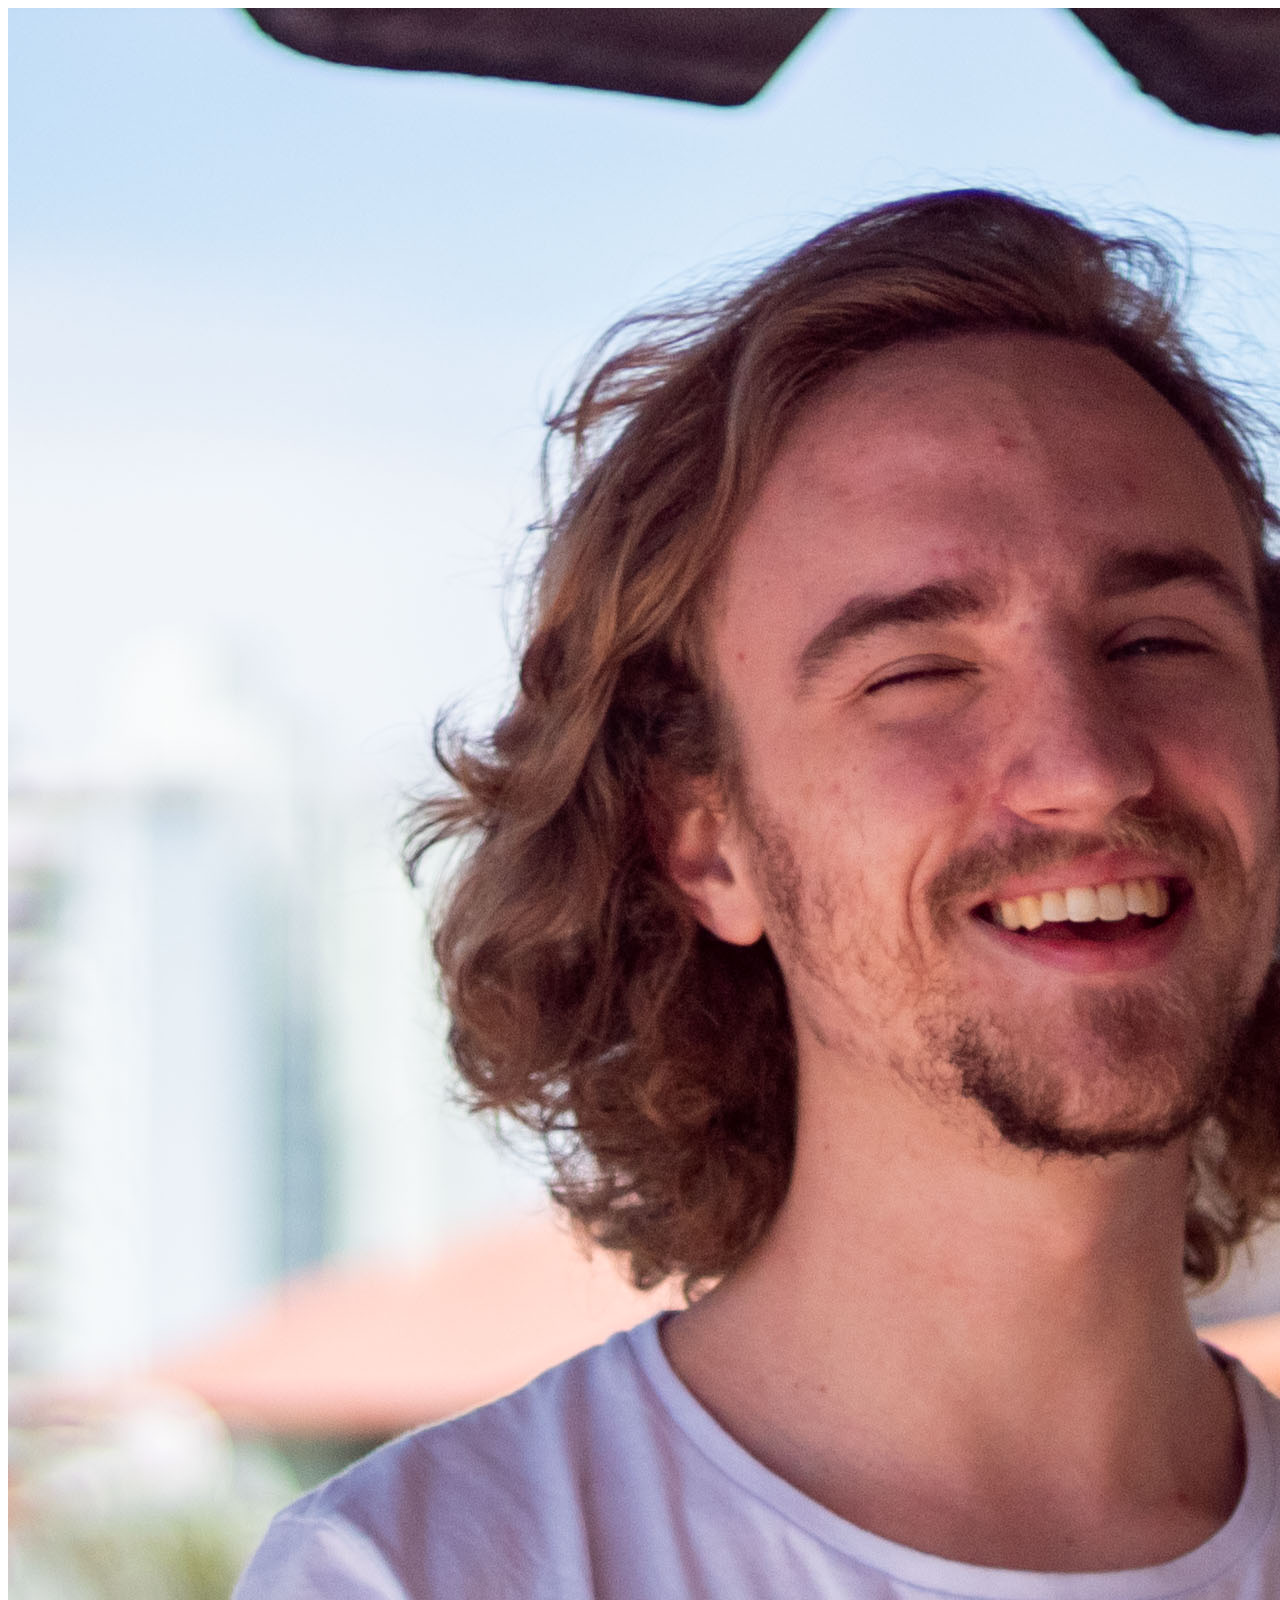
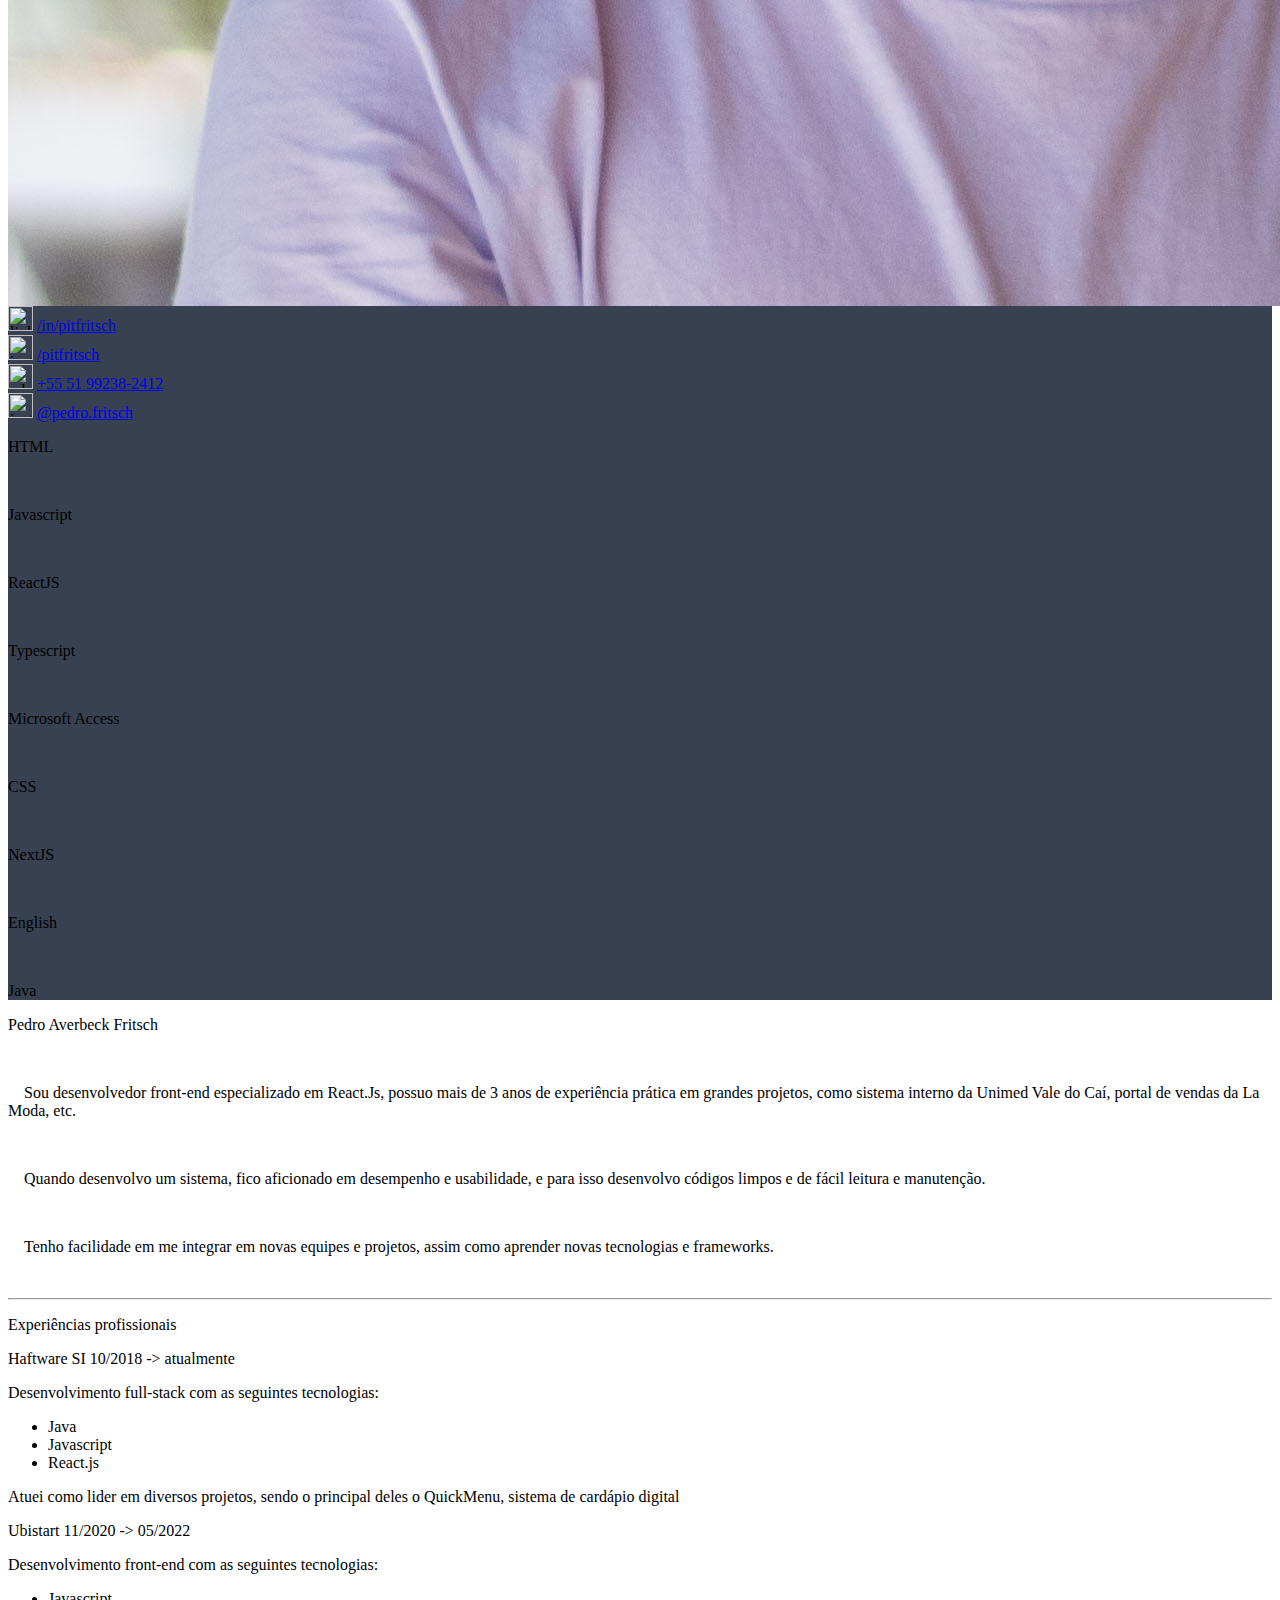
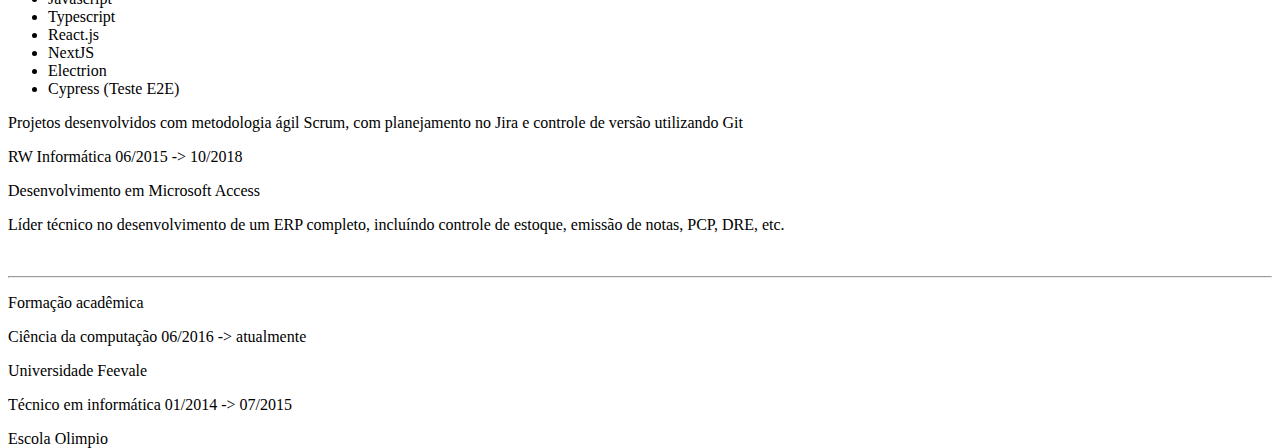
==== commit a852c4e4: "changed Ubistart dates" ====
--- a/index.html
+++ b/index.html
@@ -103,10 +103,32 @@
         <div class="m-3">
           <div>
             <span class="text-xl font-semibold">
+              Haftware SI
+            </span>
+            <span class="text-xs">
+              10/2018 -> atualmente
+            </span>
+          </div>
+          <div class="text-sm">
+            <p>
+              Desenvolvimento full-stack com as seguintes tecnologias:
+              <ul class="list-disc list-inside">
+                <li>Java</li>
+                <li>Javascript</li>
+                <li>React.js</li>
+              </ul>
+
+              Atuei como lider em diversos projetos, sendo o principal deles o QuickMenu, sistema de cardápio digital
+            </p>
+          </div>
+        </div>
+        <div class="m-3">
+          <div>
+            <span class="text-xl font-semibold">
               Ubistart
             </span>
             <span class="text-xs">
-              11/2020 -> atualmente
+              11/2020 -> 05/2022
             </span>
           </div>
           <div class="text-sm">
@@ -128,28 +150,6 @@
         <div class="m-3">
           <div>
             <span class="text-xl font-semibold">
-              Haftware SI
-            </span>
-            <span class="text-xs">
-              10/2018 -> atualmente
-            </span>
-          </div>
-          <div class="text-sm">
-            <p>
-              Desenvolvimento full-stack com as seguintes tecnologias:
-              <ul class="list-disc list-inside">
-                <li>Java</li>
-                <li>Javascript</li>
-                <li>React.js</li>
-              </ul>
-
-              Atuei como lider em diversos projetos, sendo o principal deles o QuickMenu, sistema de cardápio digital
-            </p>
-          </div>
-        </div>
-        <div class="m-3">
-          <div>
-            <span class="text-xl font-semibold">
               RW Informática
             </span>
             <span class="text-xs">
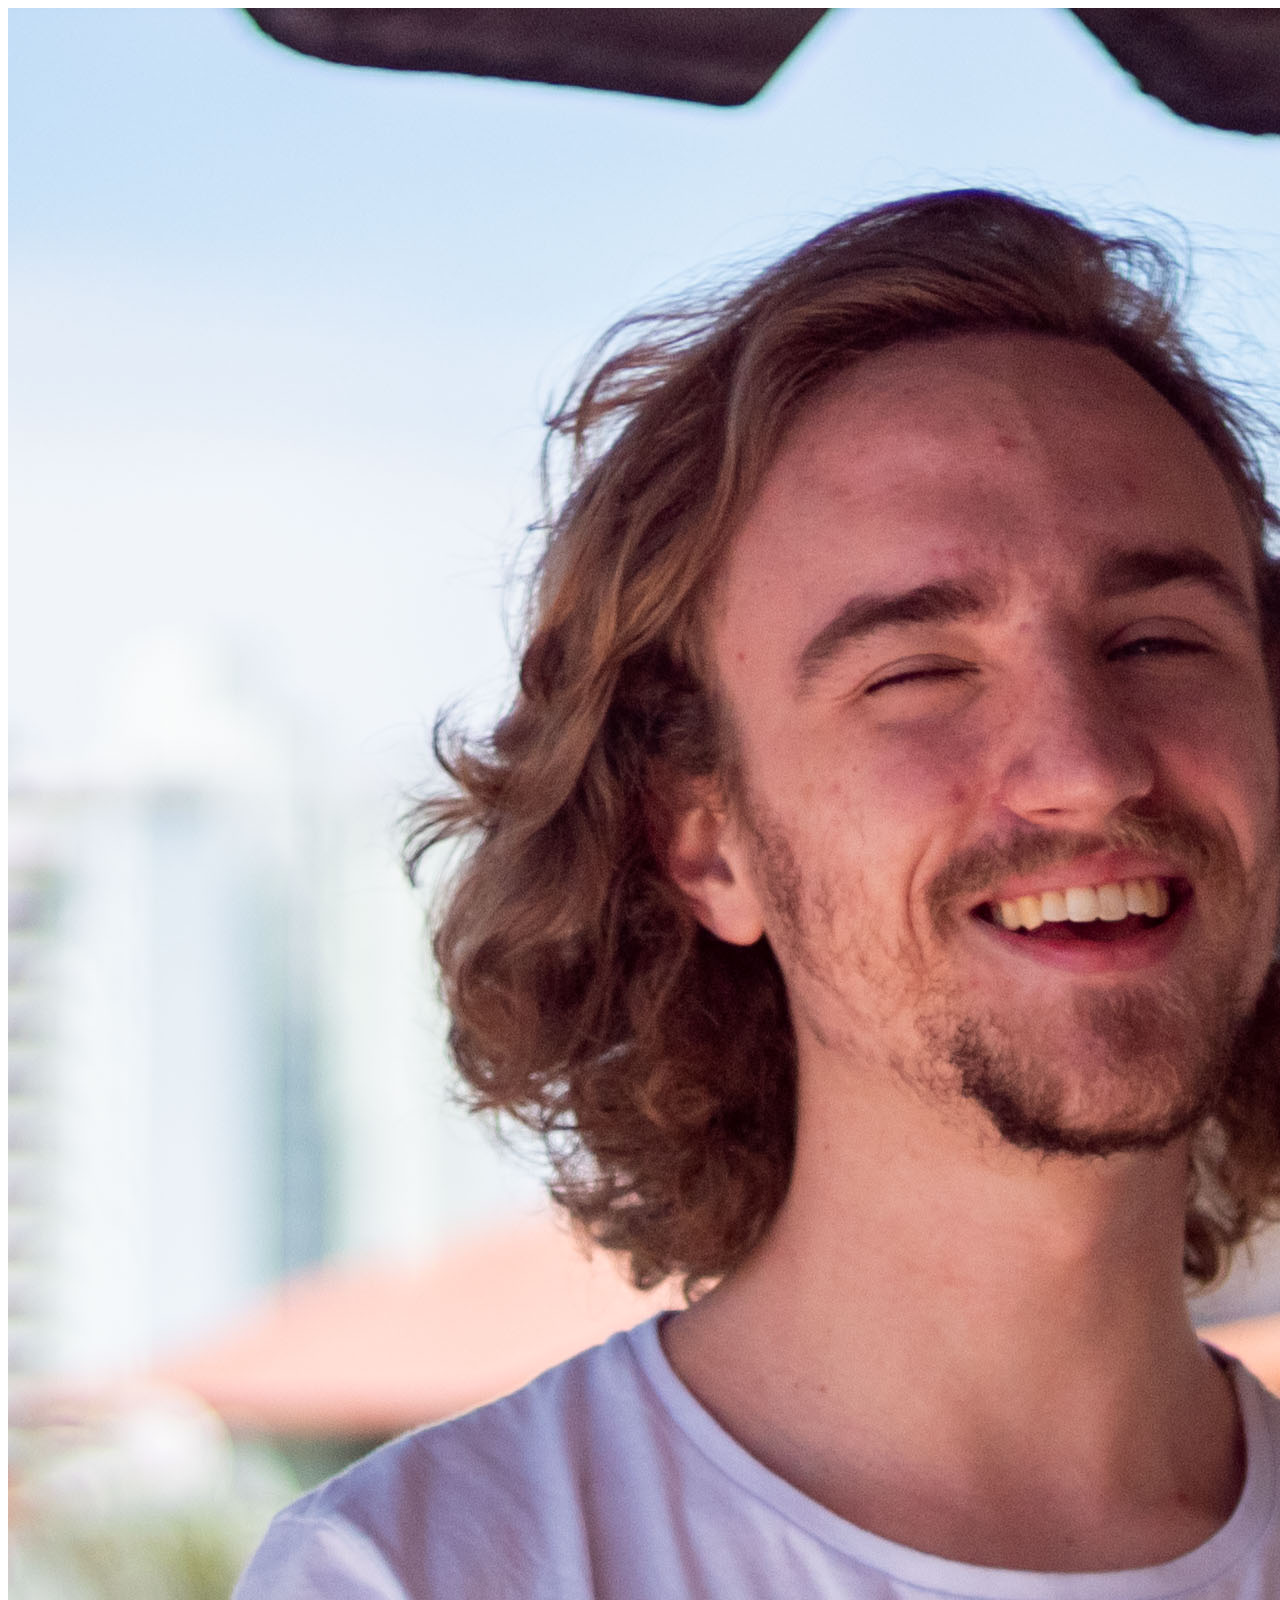
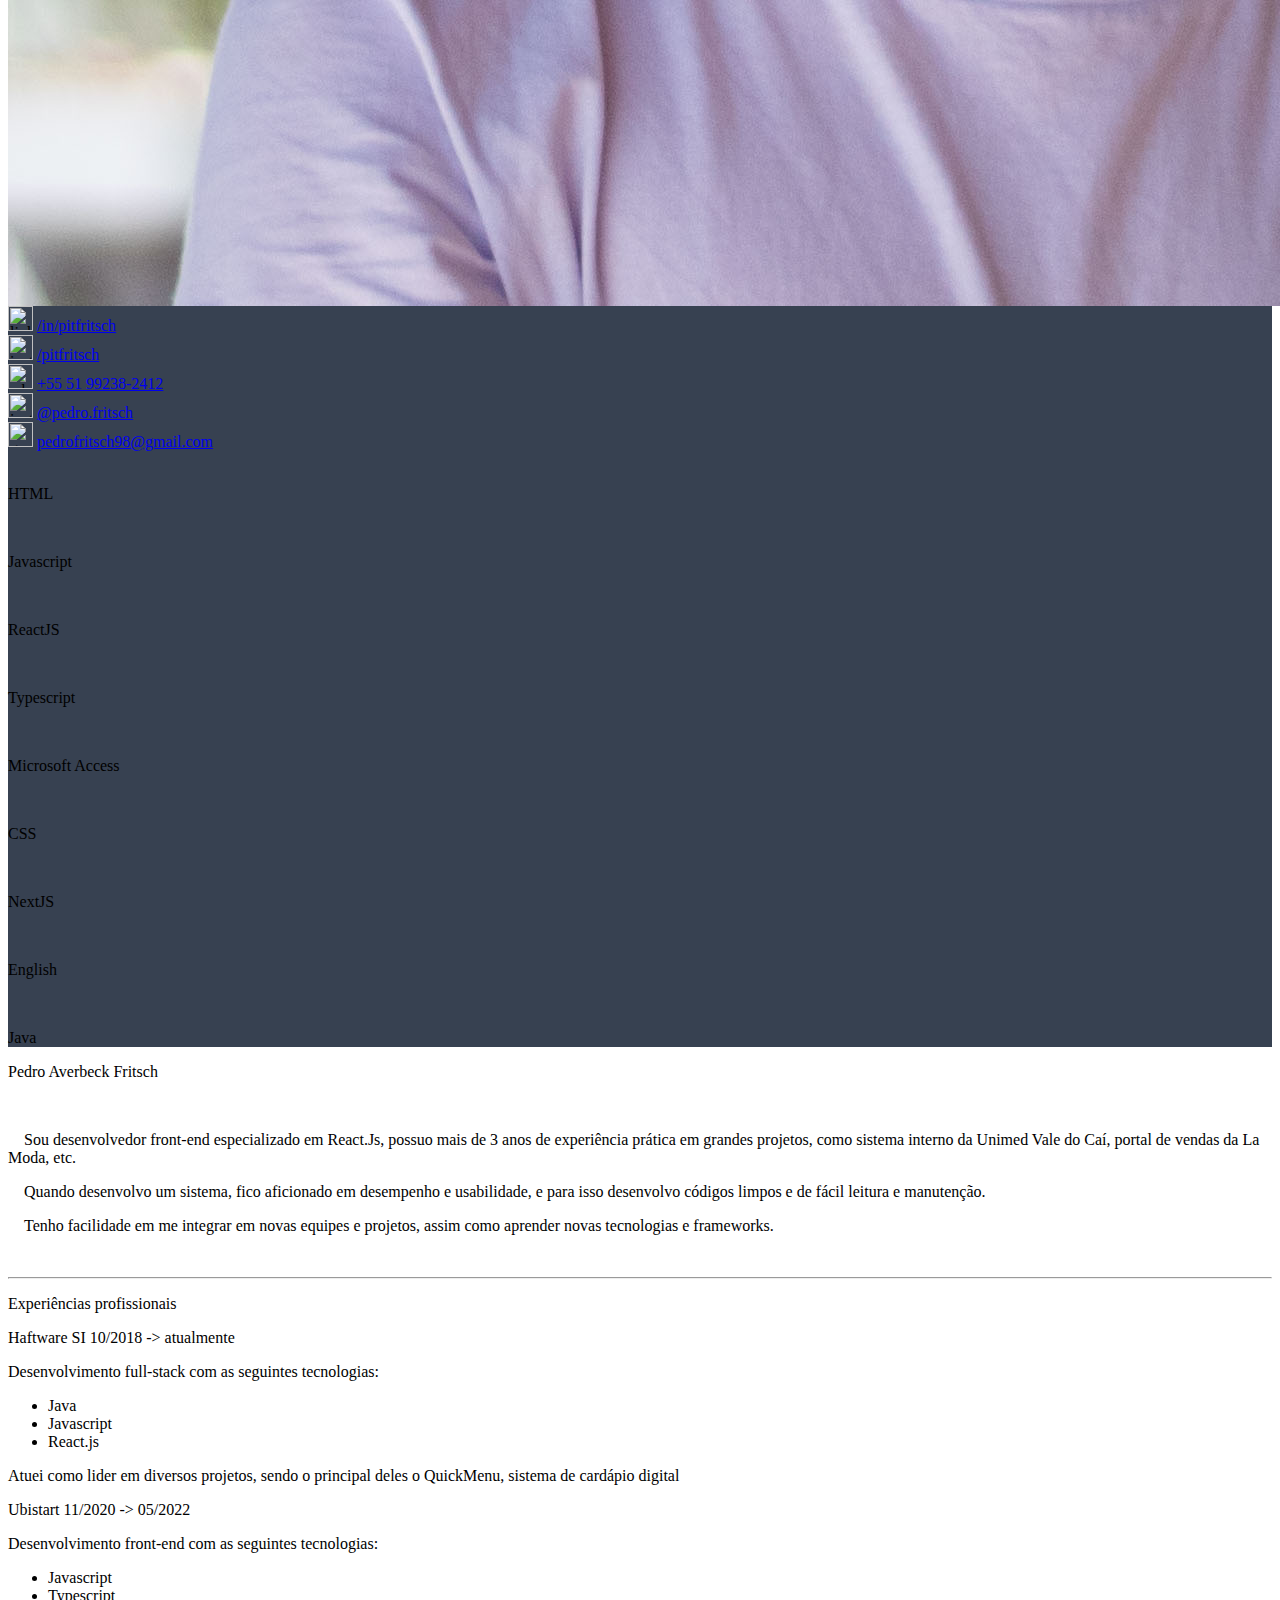
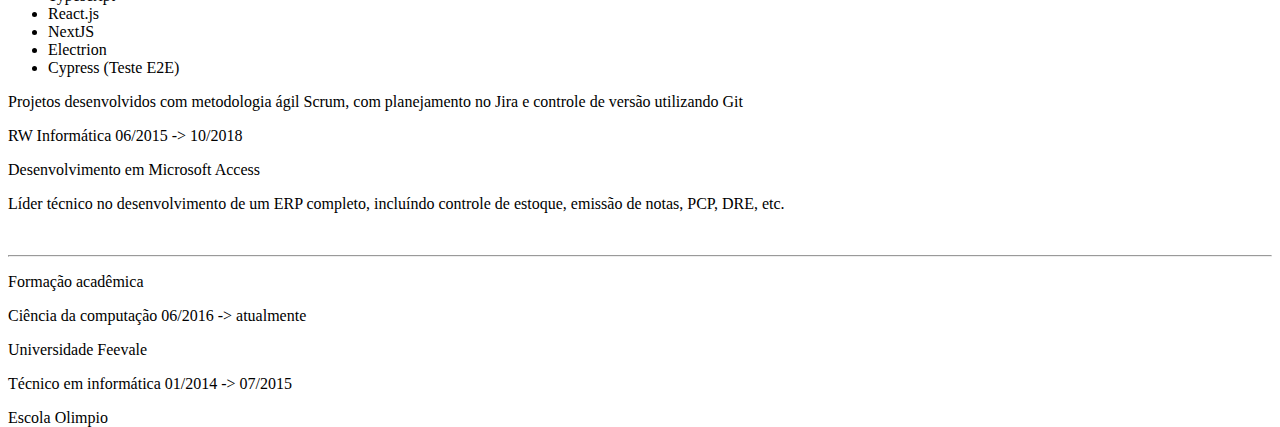
==== commit 8dea4ba6: "added email" ====
--- a/index.html
+++ b/index.html
@@ -21,14 +21,19 @@
             <a href="https://www.github.com/pitfritsch/" target="_blank">/pitfritsch</a>
           </div>
           <div class="flex justify-center gap-2">
-            <img src="https://cdn.svgporn.com/logos/whatsapp.svg" alt="whatsapp-icon" width="25" class="p-0.5">
+            <img src="https://cdn.svgporn.com/logos/whatsapp-icon.svg" alt="whatsapp-icon" width="25" class="p-0.5">
             <a href="https://api.whatsapp.com/send?phone=5551992382412&text=Oi Pedro, acabei de ver teu currículo, podemos conversar?" target="_blank">+55 51 99238-2412</a>
           </div>
           <div class="flex justify-center gap-2">
             <img src="https://cdn.svgporn.com/logos/instagram-icon.svg" alt="instagram-icon" width="25" class="p-0.5">
             <a href="https://www.instagram.com/pedro.fritsch/" target="_blank">@pedro.fritsch</a>
           </div>
-        </div>
+          <div class="flex justify-center gap-2">
+            <img src="https://cdn.svgporn.com/logos/google-gmail.svg" alt="google-gmail" width="25" class="p-0.5">
+            <a  href="mailto:pedrofritsch98@gmail.com" target="_blank">pedrofritsch98@gmail.com</a>
+          </div>
+        </div>
+        <br>
         <div class="py-0 px-4">
           <p>HTML</p>
           <div class="w-full h-6 rounded bg-gray-100 overflow-hidden">
@@ -86,11 +91,9 @@
           <p class="text-justify">
             &nbsp;&nbsp;&nbsp;&nbsp;Sou desenvolvedor front-end especializado em React.Js, possuo mais de 3 anos de experiência prática em grandes projetos, como sistema interno da Unimed Vale do Caí, portal de vendas da La Moda, etc.
           </p>
-          <br>
           <p class="text-justify">
             &nbsp;&nbsp;&nbsp;&nbsp;Quando desenvolvo um sistema, fico aficionado em desempenho e usabilidade, e para isso desenvolvo códigos limpos e de fácil leitura e manutenção.
           </p>
-          <br>
           <p class="text-justify">
             &nbsp;&nbsp;&nbsp;&nbsp;Tenho facilidade em me integrar em novas equipes e projetos, assim como aprender novas tecnologias e frameworks.
           </p>
